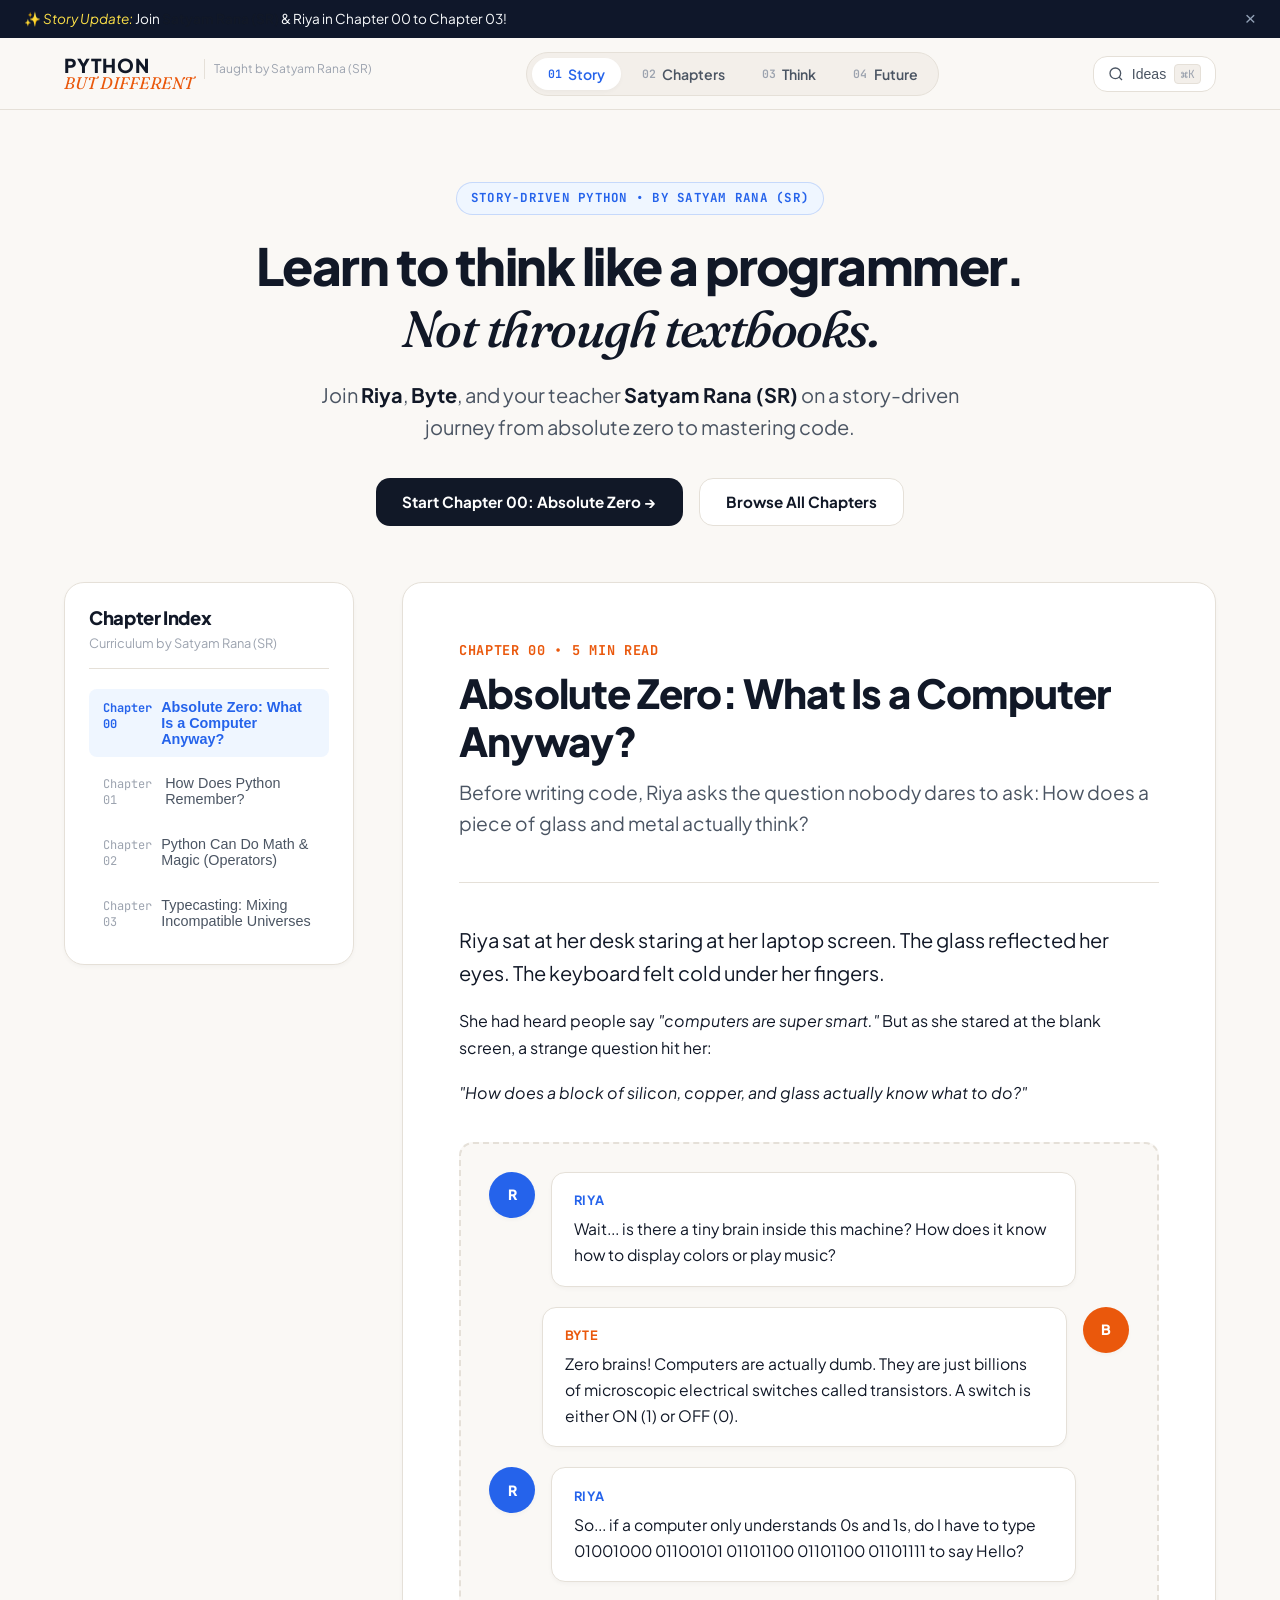
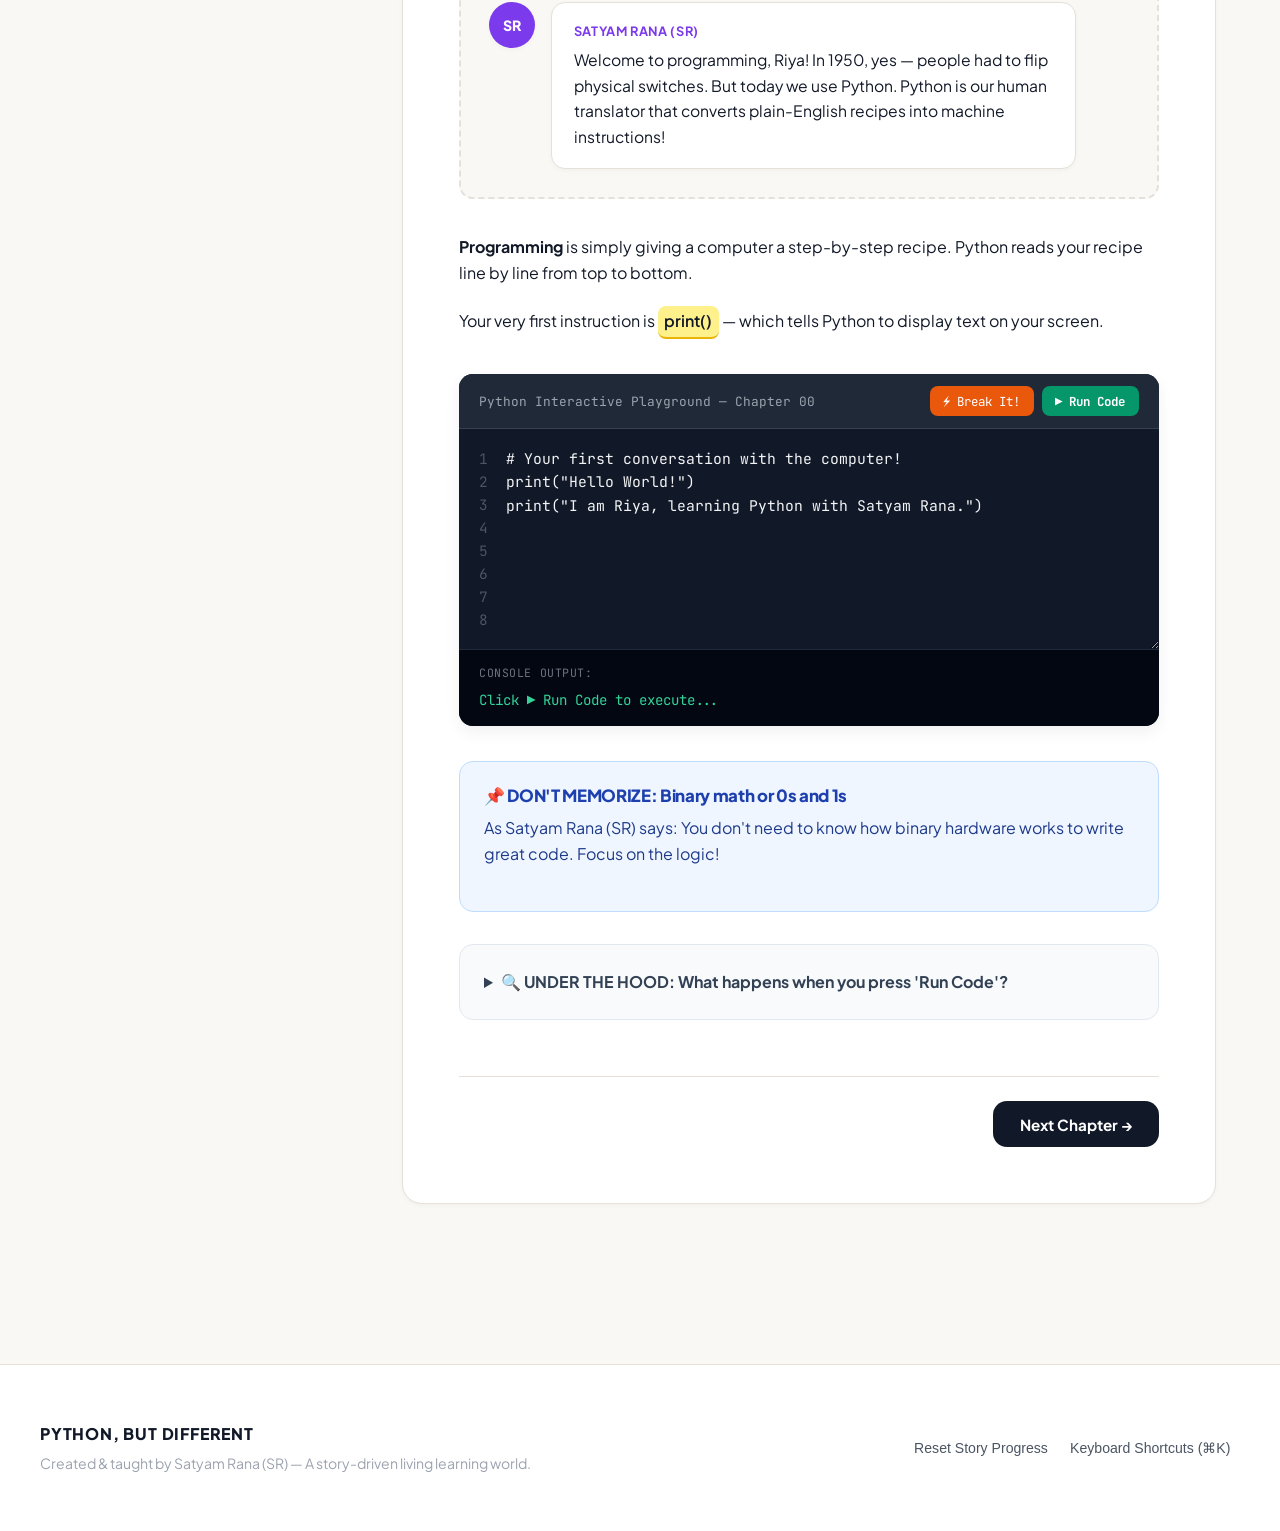
==== index.html @ c4ded604 "first commit" ====
<!DOCTYPE html>
<html lang="en">
<head>
  <meta charset="UTF-8">
  <meta name="viewport" content="width=device-width, initial-scale=1.0">
  <title>PYTHON, BUT DIFFERENT — Taught by Satyam Rana (SR)</title>
  <meta name="description" content="An interactive, comic-style, story-driven learning experience created by Satyam Rana (SR) to master Python from absolute zero.">
  
  <!-- Google Fonts: Fraunces (Editorial Display), Plus Jakarta Sans (Clean Body), JetBrains Mono (Code) -->
  <link rel="preconnect" href="https://fonts.googleapis.com">
  <link rel="preconnect" href="https://fonts.gstatic.com" crossorigin>
  <link href="https://fonts.googleapis.com/css2?family=Fraunces:ital,opsz,wght@0,9..144,400..800;1,9..144,400..800&family=JetBrains+Mono:wght@400;500;600&family=Plus+Jakarta+Sans:wght@400;500;600;700;800&display=swap" rel="stylesheet">
  
  <!-- Stylesheet -->
  <link rel="stylesheet" href="styles.css">
</head>
<body>

  <!-- Top Announcement Bar -->
  <div class="top-banner" id="announcement-banner">
    <span>✨ <em>Story Update:</em> Join <strong>Satyam Rana (SR)</strong> &amp; Riya in Chapter 00 to Chapter 03!</span>
    <button class="banner-close" id="close-banner-btn" aria-label="Close banner">&times;</button>
  </div>

  <!-- Header Navigation -->
  <header class="site-header">
    <div class="header-container">
      
      <!-- Brand Logo -->
      <div class="brand">
        <a href="#" id="brand-link" class="logo-link">
          <span class="logo-main">PYTHON</span>
          <span class="logo-sub">BUT DIFFERENT</span>
        </a>
        <span class="brand-tag">Taught by Satyam Rana (SR)</span>
      </div>

      <!-- Navigation Worlds (Desktop & Tablet) -->
      <nav class="world-nav" aria-label="Main Navigation">
        <button class="nav-tab active" data-world="learn">
          <span class="tab-num">01</span> Story
        </button>
        <button class="nav-tab" data-world="chapters">
          <span class="tab-num">02</span> Chapters
        </button>
        <button class="nav-tab" data-world="think">
          <span class="tab-num">03</span> Think
        </button>
        <button class="nav-tab" data-world="future">
          <span class="tab-num">04</span> Future
        </button>
      </nav>

      <!-- Right Header Actions -->
      <div class="header-actions">
        <button id="search-trigger-btn" class="search-btn" title="Search Idea Dictionary (⌘K)">
          <svg class="icon" viewBox="0 0 24 24" fill="none" stroke="currentColor" stroke-width="2">
            <circle cx="11" cy="11" r="8"></circle>
            <line x1="21" y1="21" x2="16.65" y2="16.65"></line>
          </svg>
          <span class="search-label">Ideas</span>
          <kbd class="kbd">⌘K</kbd>
        </button>
        
        <!-- Mobile Menu Toggle Button -->
        <button id="mobile-menu-toggle" class="mobile-toggle-btn" aria-label="Toggle Navigation Menu">
          <svg class="hamburger-icon" viewBox="0 0 24 24" fill="none" stroke="currentColor" stroke-width="2">
            <line x1="4" y1="6" x2="20" y2="6"></line>
            <line x1="4" y1="12" x2="20" y2="12"></line>
            <line x1="4" y1="18" x2="20" y2="18"></line>
          </svg>
        </button>
      </div>
    </div>

    <!-- Mobile Navigation Drawer -->
    <div id="mobile-nav-drawer" class="mobile-drawer hidden">
      <div class="mobile-drawer-inner">
        <div class="mobile-drawer-title">Navigation Worlds</div>
        <div class="mobile-nav-tabs">
          <button class="mobile-nav-tab active" data-world="learn">01. Story Reader</button>
          <button class="mobile-nav-tab" data-world="chapters">02. All Chapters</button>
          <button class="mobile-nav-tab" data-world="think">03. How Programmers Think</button>
          <button class="mobile-nav-tab" data-world="future">04. The Future of Coding</button>
        </div>
      </div>
    </div>
  </header>

  <!-- Main Viewport -->
  <main id="app-viewport">
    
    <!-- ==================== WORLD 1: LEARN (Story Reader) ==================== -->
    <section id="world-learn" class="world-view active-view">
      
      <!-- Editorial Hero Banner -->
      <div class="hero-section">
        <div class="hero-badge">STORY-DRIVEN PYTHON &bull; BY SATYAM RANA (SR)</div>
        <h1 class="hero-title">Learn to think like a programmer. <br><span class="serif-italic">Not through textbooks.</span></h1>
        <p class="hero-subtitle">
          Join <strong>Riya</strong>, <strong>Byte</strong>, and your teacher <strong>Satyam Rana (SR)</strong> on a story-driven journey from absolute zero to mastering code.
        </p>
        <div class="hero-actions">
          <button class="btn btn-primary" id="hero-start-btn">Start Chapter 00: Absolute Zero →</button>
          <button class="btn btn-secondary" id="hero-chapters-btn">Browse All Chapters</button>
        </div>
      </div>

      <!-- Main Reader Layout -->
      <div class="reader-layout">
        
        <!-- Sidebar -->
        <aside class="chapter-sidebar" id="chapter-sidebar">
          <div class="sidebar-header">
            <h3>Chapter Index</h3>
            <span class="sidebar-subtitle">Curriculum by Satyam Rana (SR)</span>
          </div>
          <ul class="chapter-list" id="sidebar-chapter-list">
            <!-- Dynamic Sidebar List -->
          </ul>
        </aside>

        <!-- Main Content Reading Area -->
        <article class="chapter-content-container" id="chapter-article">
          <!-- Chapter Content Injected via JS -->
        </article>

      </div>
    </section>

    <!-- ==================== WORLD 2: CHAPTERS (All Chapters Directory) ==================== -->
    <section id="world-chapters" class="world-view hidden-view">
      <div class="world-hero">
        <span class="world-tag">FULL CURRICULUM</span>
        <h2>The Chapter Universe</h2>
        <p class="world-desc">Explore the entire story chapter by chapter. Designed and taught by Satyam Rana (SR).</p>
        
        <!-- Filter Controls -->
        <div class="chapters-filter-bar">
          <input type="text" id="chapters-search-input" placeholder="Search chapters by keyword (e.g. Variable, Operator, Typecasting)..." autocomplete="off">
          <div class="category-pills" id="category-pills">
            <button class="pill active" data-cat="all">All Topics</button>
            <button class="pill" data-cat="basics">Basics</button>
            <button class="pill" data-cat="logic">Logic &amp; Operators</button>
          </div>
        </div>
      </div>

      <div class="chapters-directory-grid" id="chapters-directory-grid">
        <!-- Rendered dynamically -->
      </div>
    </section>

    <!-- ==================== WORLD 3: THINK ==================== -->
    <section id="world-think" class="world-view hidden-view">
      <div class="world-hero">
        <span class="world-tag">PILLAR 03 — MENTAL MODELS</span>
        <h2>How Programmers Think</h2>
        <p class="world-desc">Satyam Rana's core principles of problem-solving, abstraction, and debugging.</p>
      </div>
      <div class="think-grid" id="think-cards-container">
        <!-- Populated dynamically via JS -->
      </div>
    </section>

    <!-- ==================== WORLD 4: FUTURE ==================== -->
    <section id="world-future" class="world-view hidden-view">
      <div class="future-essay-container">
        <div class="essay-header">
          <span class="world-tag">PILLAR 04 — PHILOSOPHY</span>
          <h1 class="essay-title">What Happens When Computers Write Code?</h1>
          <div class="essay-meta">
            <span>By Satyam Rana (SR)</span> &bull; <span>5 min read</span> &bull; <span>Forward Thinking</span>
          </div>
        </div>
        <div class="essay-body">
          <p class="lead-text">
            In 1990, programmers wrote every byte by hand. In 2010, libraries did 80% of the heavy lifting. Today in 2026, AI generates entire modules in seconds.
          </p>
          <hr class="divider">
          <h3>Does coding disappear?</h3>
          <p>
            No. But the definition of coding shifts from <em>syntax transcription</em> to <em>intent specification and architectural judgement</em>.
          </p>
          <p>
            When syntax becomes effortless, understanding <strong>problems, data flow, edge cases, and human intent</strong> becomes the ultimate superpower.
          </p>
          <blockquote class="editorial-quote">
            "The computer doesn't care how hard you worked on the code. It only cares whether the logic reflects reality." — Satyam Rana
          </blockquote>
          <h3>What remains uniquely human?</h3>
          <ul>
            <li><strong>Empathy</strong>: Designing for human feelings and workflow friction.</li>
            <li><strong>Taste</strong>: Knowing what to omit and keeping solutions simple.</li>
            <li><strong>Debugging Reality</strong>: Asking <em>"Is this even the right problem to solve?"</em></li>
          </ul>
        </div>
      </div>
    </section>

  </main>

  <!-- ==================== GLOBAL IDEA DICTIONARY DRAWER (⌘K) ==================== -->
  <div id="idea-modal-backdrop" class="modal-backdrop hidden">
    <div class="idea-modal">
      <div class="modal-header">
        <div class="modal-search-box">
          <svg class="search-icon" viewBox="0 0 24 24" fill="none" stroke="currentColor" stroke-width="2">
            <circle cx="11" cy="11" r="8"></circle>
            <line x1="21" y1="21" x2="16.65" y2="16.65"></line>
          </svg>
          <input type="text" id="dictionary-search-input" placeholder="Search concepts (e.g. Variable, Operator, Typecasting)..." autocomplete="off">
          <span class="modal-esc-tag">ESC</span>
        </div>
      </div>
      <div class="modal-body" id="dictionary-results-container">
        <!-- Populated via JS -->
      </div>
      <div class="modal-footer">
        <span>Tip: Click any highlighted word in any story chapter to inspect its plain-English mental model.</span>
      </div>
    </div>
  </div>

  <!-- Footer -->
  <footer class="site-footer">
    <div class="footer-container">
      <div class="footer-brand">
        <span class="footer-title">PYTHON, BUT DIFFERENT</span>
        <p>Created &amp; taught by Satyam Rana (SR) — A story-driven living learning world.</p>
      </div>
      <div class="footer-links">
        <button class="footer-link-btn" id="footer-reset-btn">Reset Story Progress</button>
        <button class="footer-link-btn" id="footer-shortcut-btn">Keyboard Shortcuts (⌘K)</button>
      </div>
    </div>
  </footer>

  <!-- Scripts -->
  <script src="dictionary.js" type="module"></script>
  <script src="chapters.js" type="module"></script>
  <script src="app.js" type="module"></script>
</body>
</html>
---- styles.css ----
/* ==========================================================================
   PYTHON, BUT DIFFERENT — Highly Responsive Editorial Design System
   Typography: Fraunces (Serif Display), Plus Jakarta Sans (Body), JetBrains Mono (Code)
   Story Characters: Riya (R), Byte (B), Satyam Rana (SR - Teacher)
   ========================================================================== */

:root {
  --font-serif: 'Fraunces', Georgia, serif;
  --font-sans: 'Plus Jakarta Sans', -apple-system, BlinkMacSystemFont, "Segoe UI", Roboto, sans-serif;
  --font-mono: 'JetBrains Mono', Consolas, monospace;

  /* Color Palette - Warm Paper & Slate Editorial */
  --bg-paper: #FAF8F5;
  --bg-surface: #FFFFFF;
  --bg-subtle: #F3EFEA;
  --bg-card: #FFFFFF;
  --bg-code: #111827;

  --text-primary: #111827;
  --text-secondary: #4B5563;
  --text-muted: #9CA3AF;
  --text-light: #F9FAFB;

  --border-color: #E5E0D8;
  --border-focus: #2563EB;

  /* Accents */
  --accent-blue: #2563EB;
  --accent-blue-light: #EFF6FF;
  --accent-amber: #EA580C;
  --accent-amber-light: #FFF7ED;
  --accent-emerald: #059669;
  --accent-purple: #7C3AED;
  --accent-red: #DC2626;

  /* Character Avatars */
  --color-riya: #2563EB;
  --color-byte: #EA580C;
  --color-sr: #7C3AED; /* Satyam Rana (SR) Teacher Avatar */

  /* Radii & Shadows */
  --radius-sm: 8px;
  --radius-md: 14px;
  --radius-lg: 20px;
  --radius-full: 9999px;

  --shadow-sm: 0 2px 4px rgba(0,0,0,0.03);
  --shadow-md: 0 6px 16px rgba(0,0,0,0.06);
  --shadow-lg: 0 16px 32px rgba(0,0,0,0.09);
  --shadow-modal: 0 24px 48px rgba(0,0,0,0.18);

  --max-width: 1200px;
  --header-height: 72px;
}

/* Base Resets */
* {
  box-sizing: border-box;
  margin: 0;
  padding: 0;
}

html {
  scroll-behavior: smooth;
  font-size: 16px;
  -webkit-text-size-adjust: 100%;
}

body {
  background-color: var(--bg-paper);
  color: var(--text-primary);
  font-family: var(--font-sans);
  line-height: 1.65;
  -webkit-font-smoothing: antialiased;
  -moz-osx-font-smoothing: grayscale;
}

/* Typography Helpers */
h1, h2, h3, h4 {
  font-family: var(--font-sans);
  font-weight: 800;
  line-height: 1.2;
  color: var(--text-primary);
  letter-spacing: -0.02em;
}

.serif-italic {
  font-family: var(--font-serif);
  font-style: italic;
  font-weight: 500;
}

p { margin-bottom: 1.2rem; }

strong {
  font-weight: 700;
  color: var(--text-primary);
}

a {
  color: var(--accent-blue);
  text-decoration: none;
  transition: color 0.2s ease;
}

a:hover { text-decoration: underline; }

/* Term Link */
.term-link {
  color: var(--text-primary);
  font-weight: 600;
  background-color: #FEF08A;
  padding: 0.15rem 0.4rem;
  border-radius: var(--radius-sm);
  border-bottom: 2px solid #EAB308;
  cursor: pointer;
  transition: all 0.2s ease;
  display: inline-block;
}

.term-link:hover {
  background-color: #FDE047;
  transform: translateY(-1px);
}

/* Banner */
.top-banner {
  background-color: #0F172A;
  color: #F8FAFC;
  font-size: 0.85rem;
  padding: 0.5rem 1.5rem;
  display: flex;
  justify-content: space-between;
  align-items: center;
}

.top-banner em {
  color: #FDE047;
  font-style: italic;
}

.banner-close {
  background: none;
  border: none;
  color: #94A3B8;
  font-size: 1.2rem;
  cursor: pointer;
}

.banner-close:hover { color: #FFFFFF; }

/* Header & Nav */
.site-header {
  position: sticky;
  top: 0;
  z-index: 100;
  background-color: rgba(250, 248, 245, 0.94);
  backdrop-filter: blur(12px);
  -webkit-backdrop-filter: blur(12px);
  border-bottom: 1px solid var(--border-color);
  min-height: var(--header-height);
  display: flex;
  flex-direction: column;
  justify-content: center;
}

.header-container {
  max-width: var(--max-width);
  width: 100%;
  margin: 0 auto;
  padding: 0.75rem 1.5rem;
  display: flex;
  justify-content: space-between;
  align-items: center;
}

.brand {
  display: flex;
  align-items: baseline;
  gap: 0.6rem;
}

.logo-link {
  display: flex;
  flex-direction: column;
  line-height: 1;
}

.logo-main {
  font-family: var(--font-sans);
  font-weight: 800;
  font-size: 1.2rem;
  letter-spacing: 0.04em;
  color: var(--text-primary);
}

.logo-sub {
  font-family: var(--font-serif);
  font-style: italic;
  font-size: 1.05rem;
  color: var(--accent-amber);
}

.brand-tag {
  font-size: 0.75rem;
  color: var(--text-muted);
  border-left: 1px solid var(--border-color);
  padding-left: 0.6rem;
}

.world-nav {
  display: flex;
  gap: 0.3rem;
  background-color: var(--bg-subtle);
  padding: 0.3rem;
  border-radius: var(--radius-full);
  border: 1px solid var(--border-color);
}

.nav-tab {
  background: none;
  border: none;
  padding: 0.45rem 1rem;
  font-family: var(--font-sans);
  font-size: 0.88rem;
  font-weight: 600;
  color: var(--text-secondary);
  border-radius: var(--radius-full);
  cursor: pointer;
  transition: all 0.2s ease;
  display: flex;
  align-items: center;
  gap: 0.4rem;
}

.tab-num {
  font-family: var(--font-mono);
  font-size: 0.72rem;
  color: var(--text-muted);
}

.nav-tab:hover { color: var(--text-primary); }

.nav-tab.active {
  background-color: var(--bg-surface);
  color: var(--accent-blue);
  box-shadow: var(--shadow-sm);
}

.nav-tab.active .tab-num { color: var(--accent-blue); }

.header-actions {
  display: flex;
  align-items: center;
  gap: 0.75rem;
}

.search-btn {
  background-color: var(--bg-surface);
  border: 1px solid var(--border-color);
  border-radius: var(--radius-md);
  padding: 0.45rem 0.85rem;
  display: flex;
  align-items: center;
  gap: 0.5rem;
  cursor: pointer;
  font-size: 0.88rem;
  color: var(--text-secondary);
  transition: all 0.2s ease;
}

.search-btn:hover {
  border-color: var(--accent-blue);
  color: var(--accent-blue);
}

.search-btn .icon { width: 16px; height: 16px; }

.kbd {
  font-family: var(--font-mono);
  font-size: 0.7rem;
  background-color: var(--bg-subtle);
  border: 1px solid var(--border-color);
  border-radius: 4px;
  padding: 0.1rem 0.35rem;
  color: var(--text-muted);
}

.mobile-toggle-btn {
  display: none;
  background: var(--bg-surface);
  border: 1px solid var(--border-color);
  border-radius: var(--radius-md);
  padding: 0.45rem;
  cursor: pointer;
  color: var(--text-primary);
}

.hamburger-icon { width: 22px; height: 22px; }

.mobile-drawer {
  background-color: var(--bg-surface);
  border-bottom: 1px solid var(--border-color);
  padding: 1rem 1.5rem 1.5rem;
  transition: all 0.3s ease;
}

.mobile-drawer.hidden { display: none; }

.mobile-drawer-title {
  font-size: 0.8rem;
  font-weight: 700;
  text-transform: uppercase;
  color: var(--text-muted);
  margin-bottom: 0.75rem;
}

.mobile-nav-tabs {
  display: flex;
  flex-direction: column;
  gap: 0.5rem;
}

.mobile-nav-tab {
  text-align: left;
  background: var(--bg-subtle);
  border: 1px solid var(--border-color);
  padding: 0.75rem 1rem;
  border-radius: var(--radius-md);
  font-weight: 600;
  font-size: 0.95rem;
  color: var(--text-primary);
  cursor: pointer;
}

.mobile-nav-tab.active {
  background: var(--accent-blue);
  color: #FFFFFF;
  border-color: var(--accent-blue);
}

/* Hero */
.hero-section {
  text-align: center;
  padding: 4.5rem 1.5rem 3.5rem;
  max-width: 860px;
  margin: 0 auto;
}

.hero-badge {
  display: inline-block;
  font-family: var(--font-mono);
  font-size: 0.78rem;
  letter-spacing: 0.1em;
  color: var(--accent-blue);
  background-color: var(--accent-blue-light);
  border: 1px solid rgba(37, 99, 235, 0.2);
  padding: 0.3rem 0.85rem;
  border-radius: var(--radius-full);
  margin-bottom: 1.25rem;
  font-weight: 700;
}

.hero-title {
  font-size: 3.2rem;
  letter-spacing: -0.03em;
  margin-bottom: 1.2rem;
}

.hero-subtitle {
  font-size: 1.25rem;
  color: var(--text-secondary);
  max-width: 660px;
  margin: 0 auto 2.2rem;
  line-height: 1.6;
}

.hero-actions {
  display: flex;
  justify-content: center;
  gap: 1rem;
  flex-wrap: wrap;
}

.btn {
  font-family: var(--font-sans);
  font-size: 0.95rem;
  font-weight: 700;
  padding: 0.85rem 1.65rem;
  border-radius: var(--radius-md);
  cursor: pointer;
  transition: all 0.2s ease;
  border: none;
  display: inline-flex;
  align-items: center;
  gap: 0.5rem;
}

.btn-primary {
  background-color: var(--text-primary);
  color: #FFFFFF;
}

.btn-primary:hover {
  background-color: #1F2937;
  transform: translateY(-2px);
  box-shadow: var(--shadow-md);
}

.btn-secondary {
  background-color: var(--bg-surface);
  color: var(--text-primary);
  border: 1px solid var(--border-color);
}

.btn-secondary:hover {
  background-color: var(--bg-subtle);
  transform: translateY(-1px);
}

/* Reader Layout */
.reader-layout {
  max-width: var(--max-width);
  margin: 0 auto;
  padding: 0 1.5rem 5rem;
  display: grid;
  grid-template-columns: 290px 1fr;
  gap: 3rem;
  align-items: start;
}

.chapter-sidebar {
  background-color: var(--bg-surface);
  border: 1px solid var(--border-color);
  border-radius: var(--radius-lg);
  padding: 1.5rem;
  position: sticky;
  top: calc(var(--header-height) + 1.5rem);
  box-shadow: var(--shadow-sm);
}

.sidebar-header {
  margin-bottom: 1.25rem;
  padding-bottom: 0.75rem;
  border-bottom: 1px solid var(--border-color);
}

.sidebar-header h3 {
  font-size: 1.15rem;
  font-weight: 800;
}

.sidebar-subtitle {
  font-size: 0.8rem;
  color: var(--text-muted);
}

.chapter-list {
  list-style: none;
  display: flex;
  flex-direction: column;
  gap: 0.45rem;
}

.chapter-item-btn {
  width: 100%;
  text-align: left;
  background: none;
  border: none;
  padding: 0.65rem 0.85rem;
  border-radius: var(--radius-sm);
  font-size: 0.9rem;
  color: var(--text-secondary);
  cursor: pointer;
  display: flex;
  align-items: baseline;
  gap: 0.6rem;
  transition: all 0.15s ease;
}

.chapter-item-btn:hover {
  background-color: var(--bg-subtle);
  color: var(--text-primary);
}

.chapter-item-btn.active {
  background-color: var(--accent-blue-light);
  color: var(--accent-blue);
  font-weight: 700;
}

.ch-num {
  font-family: var(--font-mono);
  font-size: 0.75rem;
  color: var(--text-muted);
}

.chapter-item-btn.active .ch-num { color: var(--accent-blue); }

.chapter-content-container {
  background-color: var(--bg-surface);
  border: 1px solid var(--border-color);
  border-radius: var(--radius-lg);
  padding: 3.5rem;
  box-shadow: var(--shadow-sm);
}

.chapter-header {
  margin-bottom: 2.5rem;
  padding-bottom: 1.5rem;
  border-bottom: 1px solid var(--border-color);
}

.chapter-number-tag {
  font-family: var(--font-mono);
  font-size: 0.85rem;
  color: var(--accent-amber);
  font-weight: 700;
  letter-spacing: 0.05em;
  text-transform: uppercase;
  margin-bottom: 0.5rem;
  display: block;
}

.chapter-main-title {
  font-size: 2.5rem;
  margin-bottom: 0.75rem;
}

.chapter-lead {
  font-size: 1.2rem;
  color: var(--text-secondary);
  line-height: 1.6;
}

/* Comic Panels & Dialogues (Riya, Byte, Satyam Rana) */
.comic-panel-container {
  display: flex;
  flex-direction: column;
  gap: 1.25rem;
  margin: 2.2rem 0;
  background-color: var(--bg-paper);
  border: 2px dashed var(--border-color);
  border-radius: var(--radius-md);
  padding: 1.75rem;
}

.comic-dialogue {
  display: flex;
  gap: 1rem;
  align-items: flex-start;
}

.comic-dialogue.byte-speaker { flex-direction: row-reverse; }

.avatar-badge {
  width: 46px;
  height: 46px;
  border-radius: var(--radius-full);
  display: flex;
  align-items: center;
  justify-content: center;
  font-weight: 800;
  font-size: 0.88rem;
  flex-shrink: 0;
  box-shadow: var(--shadow-sm);
  color: #FFFFFF;
}

.avatar-riya { background-color: var(--color-riya); }
.avatar-byte { background-color: var(--color-byte); }
.avatar-sr { background-color: var(--color-sr); } /* Satyam Rana (SR) */

.speech-bubble {
  background-color: var(--bg-surface);
  border: 1px solid var(--border-color);
  border-radius: var(--radius-md);
  padding: 1.1rem 1.35rem;
  max-width: 82%;
  box-shadow: var(--shadow-sm);
}

.speech-bubble strong {
  display: block;
  font-size: 0.8rem;
  text-transform: uppercase;
  letter-spacing: 0.05em;
  margin-bottom: 0.3rem;
}

.speaker-riya strong { color: var(--color-riya); }
.speaker-byte strong { color: var(--color-byte); }
.speaker-sr strong { color: var(--color-sr); }

.speech-bubble p {
  margin: 0;
  font-size: 0.98rem;
}

/* Code Playground Component */
.code-playground {
  background-color: var(--bg-code);
  color: var(--text-light);
  border-radius: var(--radius-md);
  overflow: hidden;
  margin: 2.2rem 0;
  box-shadow: var(--shadow-md);
}

.playground-bar {
  background-color: #1F2937;
  padding: 0.75rem 1.25rem;
  display: flex;
  justify-content: space-between;
  align-items: center;
  border-bottom: 1px solid #374151;
}

.playground-title {
  font-family: var(--font-mono);
  font-size: 0.8rem;
  color: #9CA3AF;
}

.playground-actions {
  display: flex;
  gap: 0.5rem;
}

.pg-btn {
  background-color: #374151;
  color: #F9FAFB;
  border: none;
  padding: 0.4rem 0.85rem;
  border-radius: var(--radius-sm);
  font-family: var(--font-mono);
  font-size: 0.78rem;
  cursor: pointer;
  transition: all 0.2s ease;
}

.pg-btn:hover { background-color: #4B5563; }

.pg-btn-run {
  background-color: var(--accent-emerald);
  color: #FFFFFF;
  font-weight: 700;
}

.pg-btn-run:hover { background-color: #047857; }

.pg-btn-break {
  background-color: var(--accent-amber);
  color: #FFFFFF;
}

.playground-editor-area {
  display: flex;
  background-color: #111827;
}

.line-numbers {
  font-family: var(--font-mono);
  font-size: 0.9rem;
  color: #4B5563;
  padding: 1.1rem 0.6rem 1.1rem 1.25rem;
  text-align: right;
  user-select: none;
  line-height: 1.6;
}

.code-textarea {
  width: 100%;
  background: transparent;
  border: none;
  color: #F3F4F6;
  font-family: var(--font-mono);
  font-size: 0.92rem;
  line-height: 1.6;
  padding: 1.1rem 1.25rem 1.1rem 0.5rem;
  resize: vertical;
  min-height: 120px;
  outline: none;
}

.playground-console {
  background-color: #030712;
  border-top: 1px solid #1F2937;
  padding: 0.85rem 1.25rem;
  font-family: var(--font-mono);
  font-size: 0.88rem;
}

.console-label {
  color: #6B7280;
  font-size: 0.72rem;
  text-transform: uppercase;
  letter-spacing: 0.05em;
  margin-bottom: 0.4rem;
}

.console-output {
  color: #34D399;
  white-space: pre-wrap;
  min-height: 1.5rem;
}

.console-output.error-output { color: #F87171; }

/* Concept Cards */
.concept-card {
  border-radius: var(--radius-md);
  padding: 1.5rem;
  margin: 2rem 0;
}

.card-dont-memorize {
  background-color: #EFF6FF;
  border: 1px solid #BFDBFE;
  color: #1E3A8A;
}

.card-dont-memorize h4 {
  color: #1E40AF;
  font-size: 1.05rem;
  margin-bottom: 0.5rem;
}

.card-under-hood {
  background-color: #F8FAFC;
  border: 1px solid #E2E8F0;
}

.card-under-hood summary {
  font-weight: 700;
  cursor: pointer;
  color: #334155;
}

.card-under-hood .hood-content {
  margin-top: 1rem;
  padding-top: 1rem;
  border-top: 1px dashed #CBD5E1;
  font-size: 0.95rem;
}

/* Visualizers */
.visualizer-box {
  background-color: var(--bg-paper);
  border: 1px solid var(--border-color);
  border-radius: var(--radius-md);
  padding: 1.6rem;
  margin: 2rem 0;
}

.visualizer-title {
  font-size: 0.9rem;
  font-weight: 800;
  text-transform: uppercase;
  letter-spacing: 0.05em;
  color: var(--text-muted);
  margin-bottom: 1rem;
}

.var-inspector-stage {
  display: flex;
  align-items: center;
  justify-content: center;
  gap: 2rem;
  margin: 1.5rem 0;
  flex-wrap: wrap;
}

.var-tag {
  background-color: var(--accent-blue);
  color: #FFFFFF;
  font-family: var(--font-mono);
  font-weight: 700;
  padding: 0.6rem 1.2rem;
  border-radius: var(--radius-sm);
  box-shadow: var(--shadow-sm);
}

.pointer-arrow {
  font-size: 1.6rem;
  color: var(--text-muted);
}

.memory-box {
  background-color: var(--bg-surface);
  border: 2px solid var(--text-primary);
  border-radius: var(--radius-md);
  padding: 1rem 1.5rem;
  min-width: 140px;
  text-align: center;
  box-shadow: var(--shadow-md);
}

.box-label {
  font-size: 0.72rem;
  color: var(--text-muted);
  text-transform: uppercase;
  display: block;
}

.box-val {
  font-family: var(--font-mono);
  font-size: 1.25rem;
  font-weight: 700;
  color: var(--accent-amber);
}

.interactive-inputs {
  display: flex;
  gap: 0.5rem;
  justify-content: center;
  margin-top: 1.25rem;
  flex-wrap: wrap;
}

.interactive-inputs input {
  font-family: var(--font-mono);
  padding: 0.45rem 0.85rem;
  border: 1px solid var(--border-color);
  border-radius: var(--radius-sm);
  outline: none;
}

/* Chapters Directory */
.chapters-filter-bar {
  margin-top: 2rem;
  display: flex;
  flex-direction: column;
  gap: 1rem;
  align-items: center;
}

.chapters-filter-bar input {
  width: 100%;
  max-width: 540px;
  padding: 0.75rem 1.25rem;
  border-radius: var(--radius-md);
  border: 1px solid var(--border-color);
  font-size: 1rem;
  outline: none;
  background-color: var(--bg-surface);
}

.category-pills {
  display: flex;
  gap: 0.5rem;
  flex-wrap: wrap;
  justify-content: center;
}

.pill {
  background: var(--bg-surface);
  border: 1px solid var(--border-color);
  padding: 0.45rem 1rem;
  border-radius: var(--radius-full);
  font-size: 0.85rem;
  font-weight: 600;
  color: var(--text-secondary);
  cursor: pointer;
  transition: all 0.2s ease;
}

.pill.active {
  background: var(--text-primary);
  color: #FFFFFF;
  border-color: var(--text-primary);
}

.chapters-directory-grid {
  max-width: var(--max-width);
  margin: 3rem auto 6rem;
  padding: 0 1.5rem;
  display: grid;
  grid-template-columns: repeat(auto-fill, minmax(320px, 1fr));
  gap: 1.75rem;
}

.chapter-card {
  background-color: var(--bg-surface);
  border: 1px solid var(--border-color);
  border-radius: var(--radius-lg);
  padding: 2rem;
  box-shadow: var(--shadow-sm);
  display: flex;
  flex-direction: column;
  justify-content: space-between;
  transition: transform 0.2s ease, box-shadow 0.2s ease;
}

.chapter-card:hover {
  transform: translateY(-3px);
  box-shadow: var(--shadow-md);
}

.card-num {
  font-family: var(--font-mono);
  font-size: 0.8rem;
  color: var(--accent-amber);
  font-weight: 700;
  margin-bottom: 0.5rem;
  display: block;
}

.chapter-card h3 {
  font-size: 1.35rem;
  margin-bottom: 0.75rem;
}

.chapter-card p {
  color: var(--text-secondary);
  font-size: 0.95rem;
  margin-bottom: 1.5rem;
}

/* World Views */
.world-view { display: none; }
.world-view.active-view { display: block; }

.world-hero {
  text-align: center;
  padding: 4.5rem 1.5rem 2rem;
  max-width: 760px;
  margin: 0 auto;
}

.world-tag {
  font-family: var(--font-mono);
  font-size: 0.78rem;
  color: var(--accent-amber);
  font-weight: 800;
  letter-spacing: 0.1em;
}

.world-hero h2 {
  font-size: 2.8rem;
  margin: 0.5rem 0 1rem;
}

.world-desc {
  font-size: 1.2rem;
  color: var(--text-secondary);
}

/* Modal Drawer */
.modal-backdrop {
  position: fixed;
  inset: 0;
  background-color: rgba(15, 23, 42, 0.5);
  backdrop-filter: blur(6px);
  -webkit-backdrop-filter: blur(6px);
  z-index: 200;
  display: flex;
  align-items: flex-start;
  justify-content: center;
  padding-top: 8vh;
}

.modal-backdrop.hidden { display: none; }

.idea-modal {
  background-color: var(--bg-surface);
  border: 1px solid var(--border-color);
  border-radius: var(--radius-lg);
  width: 90%;
  max-width: 680px;
  box-shadow: var(--shadow-modal);
  overflow: hidden;
}

.modal-header {
  padding: 1rem;
  border-bottom: 1px solid var(--border-color);
}

.modal-search-box {
  display: flex;
  align-items: center;
  gap: 0.75rem;
  background-color: var(--bg-paper);
  border: 1px solid var(--border-color);
  border-radius: var(--radius-md);
  padding: 0.75rem 1rem;
}

.search-icon {
  width: 18px;
  height: 18px;
  color: var(--text-muted);
}

.modal-search-box input {
  width: 100%;
  border: none;
  background: transparent;
  font-size: 1rem;
  outline: none;
  color: var(--text-primary);
}

.modal-esc-tag {
  font-family: var(--font-mono);
  font-size: 0.7rem;
  color: var(--text-muted);
  background-color: var(--bg-subtle);
  padding: 0.15rem 0.4rem;
  border-radius: 4px;
}

.modal-body {
  max-height: 420px;
  overflow-y: auto;
  padding: 1.25rem 1.5rem;
  display: flex;
  flex-direction: column;
  gap: 1.25rem;
}

.dict-item {
  border-bottom: 1px solid var(--border-color);
  padding-bottom: 1.25rem;
}

.dict-item:last-child { border-bottom: none; }

.dict-term {
  font-size: 1.15rem;
  font-weight: 800;
  color: var(--accent-blue);
  margin-bottom: 0.25rem;
}

.dict-metaphor {
  font-size: 0.95rem;
  color: var(--text-secondary);
  margin-bottom: 0.5rem;
}

.dict-metaphor strong { color: var(--accent-amber); }

.modal-footer {
  padding: 0.85rem 1.5rem;
  background-color: var(--bg-paper);
  border-top: 1px solid var(--border-color);
  font-size: 0.82rem;
  color: var(--text-muted);
}

/* Essay */
.future-essay-container {
  max-width: 700px;
  margin: 3.5rem auto 6rem;
  padding: 0 1.5rem;
}

.essay-title {
  font-size: 3rem;
  margin: 0.5rem 0 1.25rem;
  line-height: 1.15;
}

.essay-meta {
  font-size: 0.88rem;
  color: var(--text-muted);
  margin-bottom: 2.5rem;
}

.lead-text {
  font-size: 1.25rem;
  line-height: 1.65;
  color: var(--text-primary);
}

.divider {
  border: none;
  border-top: 1px solid var(--border-color);
  margin: 2.5rem 0;
}

.editorial-quote {
  font-family: var(--font-serif);
  font-style: italic;
  font-size: 1.75rem;
  line-height: 1.35;
  color: var(--accent-blue);
  border-left: 4px solid var(--accent-blue);
  padding-left: 1.5rem;
  margin: 2.5rem 0;
}

/* Footer */
.site-footer {
  border-top: 1px solid var(--border-color);
  background-color: var(--bg-surface);
  padding: 3.5rem 1.5rem;
  margin-top: 5rem;
}

.footer-container {
  max-width: var(--max-width);
  margin: 0 auto;
  display: flex;
  justify-content: space-between;
  align-items: center;
  flex-wrap: wrap;
  gap: 1.5rem;
}

.footer-title {
  font-weight: 800;
  font-size: 1rem;
  letter-spacing: 0.05em;
  display: block;
  margin-bottom: 0.25rem;
}

.footer-brand p {
  font-size: 0.88rem;
  color: var(--text-muted);
  margin: 0;
}

.footer-link-btn {
  background: none;
  border: none;
  color: var(--text-secondary);
  font-size: 0.88rem;
  cursor: pointer;
  padding: 0.4rem 0.6rem;
}

.footer-link-btn:hover { color: var(--accent-blue); }

/* Responsive Adjustments */
@media (max-width: 960px) {
  .reader-layout {
    grid-template-columns: 1fr;
    gap: 2rem;
  }
  .chapter-sidebar { position: static; }
  .world-nav { display: none; }
  .mobile-toggle-btn { display: flex; }
  .hero-title { font-size: 2.4rem; }
  .chapter-content-container { padding: 2rem 1.5rem; }
  .chapter-main-title { font-size: 2rem; }
  .speech-bubble { max-width: 100%; }
  .var-inspector-stage { flex-direction: column; gap: 1rem; }
  .pointer-arrow { transform: rotate(90deg); }
}

@media (max-width: 600px) {
  .hero-title { font-size: 2rem; }
  .btn { width: 100%; justify-content: center; }
  .comic-dialogue { flex-direction: column; }
  .comic-dialogue.byte-speaker { flex-direction: column; }
  .header-actions .search-label, .header-actions .kbd { display: none; }
}
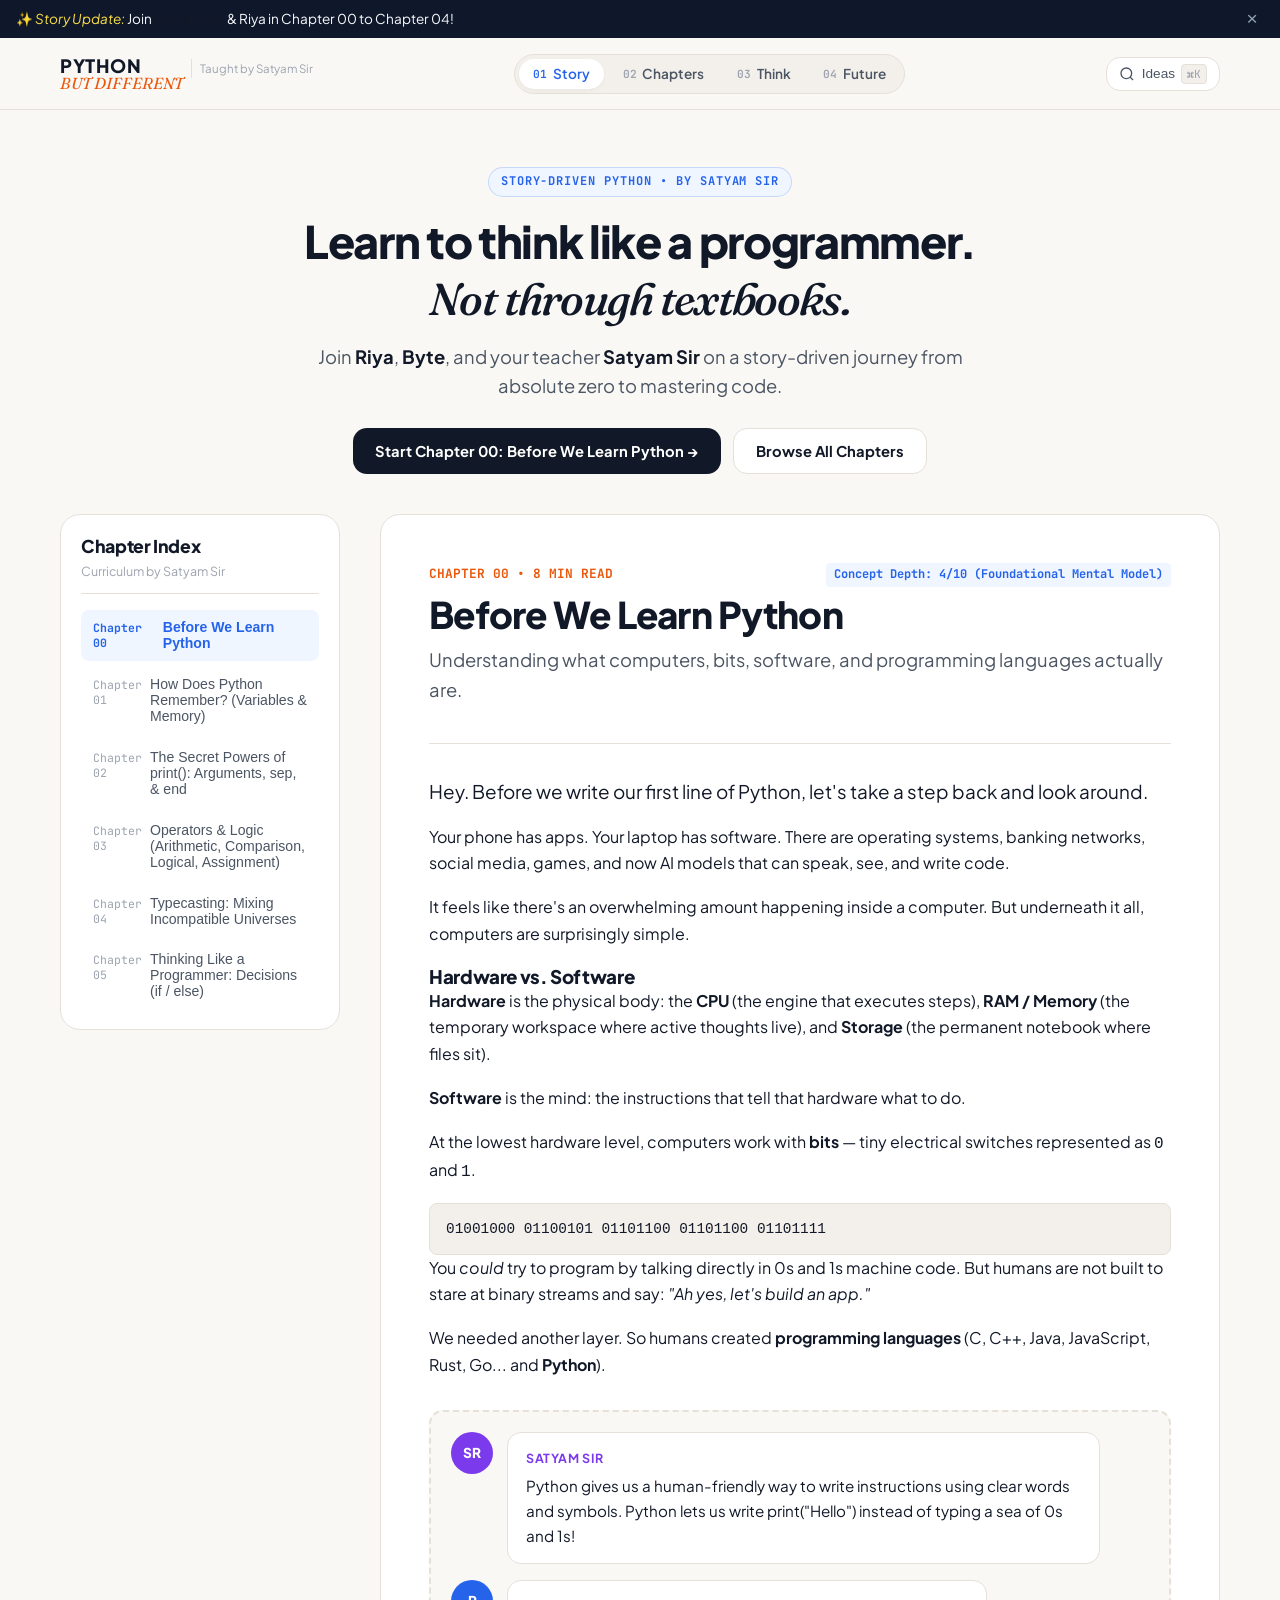
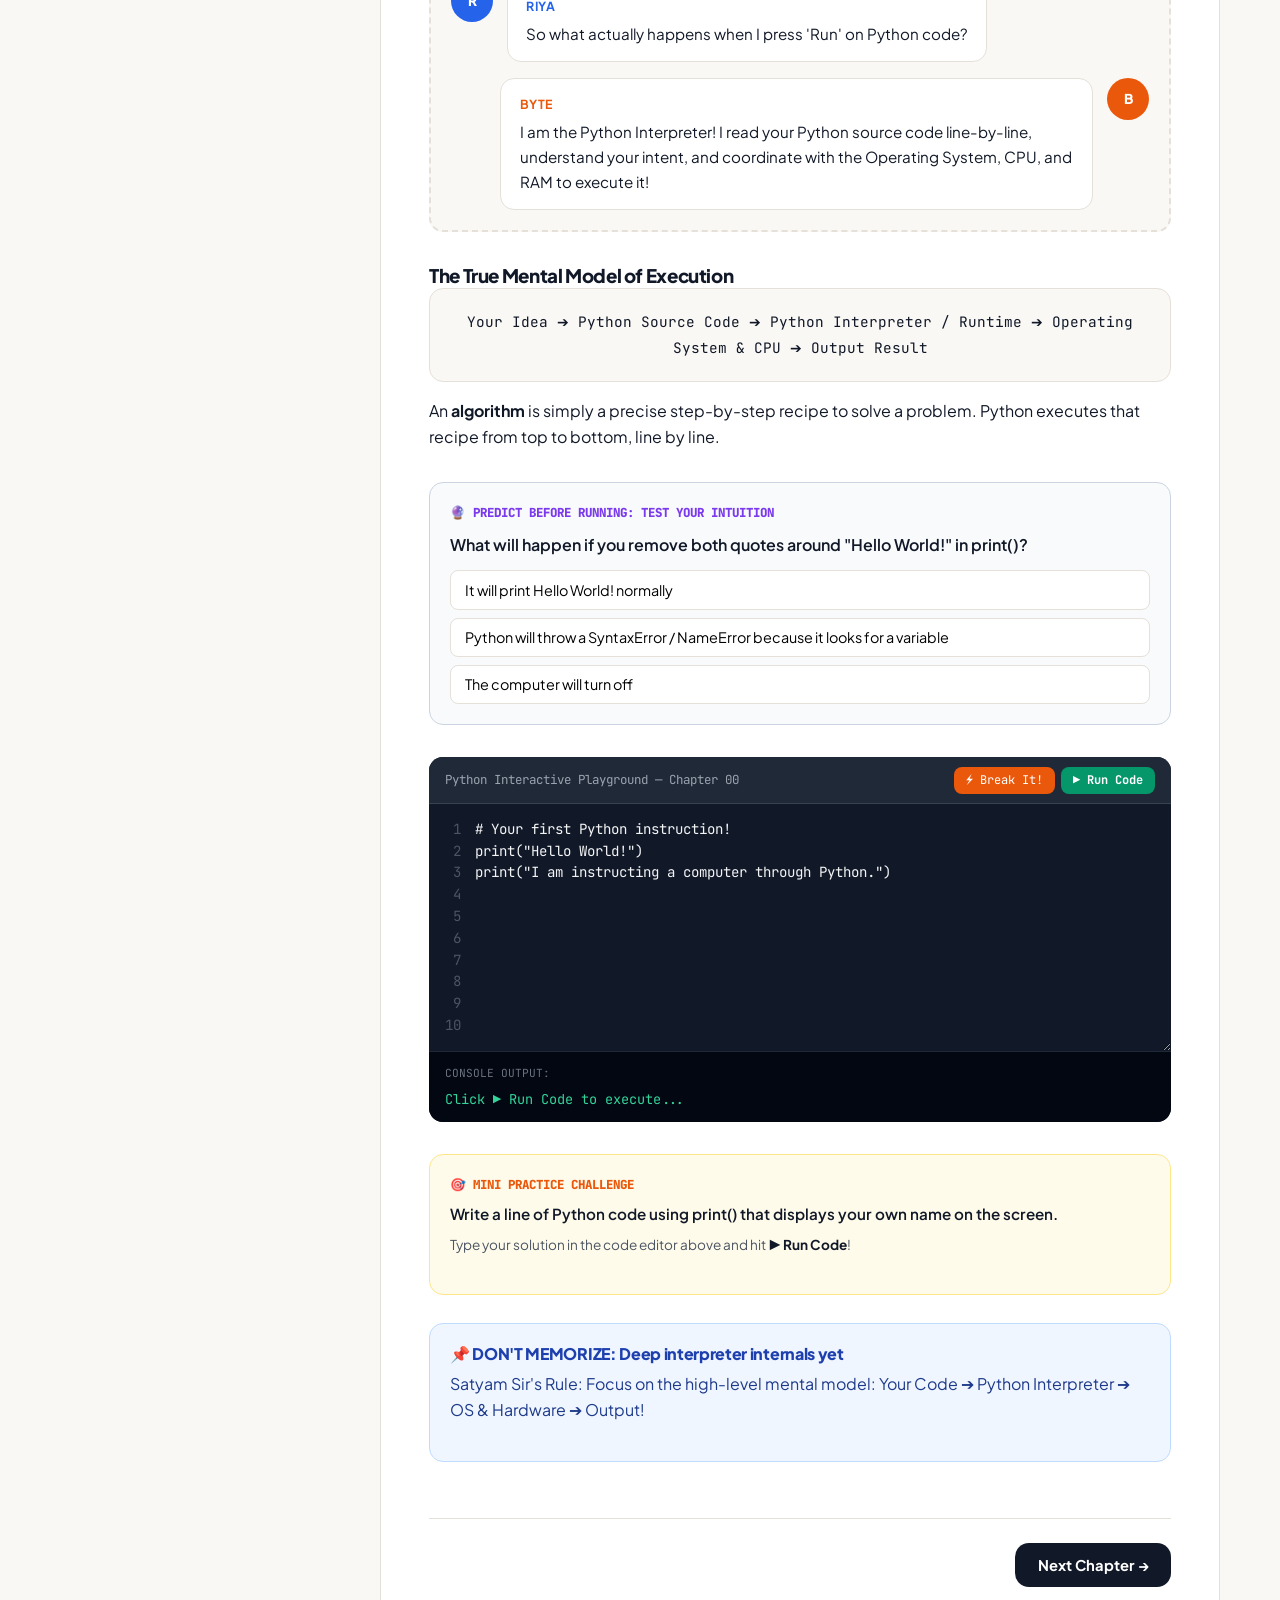
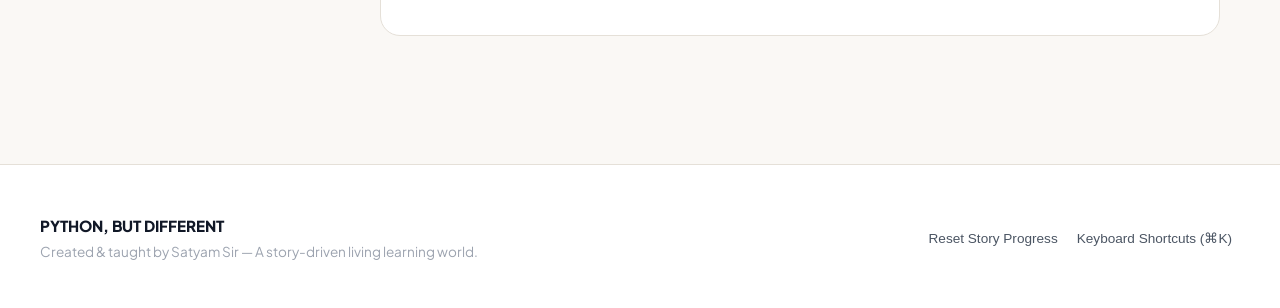
==== commit 108de1dc: "feat: add Chapter 04, interactive code showcase, evolution timeline, and update author branding to S" ====
--- a/index.html
+++ b/index.html
@@ -3,8 +3,8 @@
 <head>
   <meta charset="UTF-8">
   <meta name="viewport" content="width=device-width, initial-scale=1.0">
-  <title>PYTHON, BUT DIFFERENT — Taught by Satyam Rana (SR)</title>
-  <meta name="description" content="An interactive, comic-style, story-driven learning experience created by Satyam Rana (SR) to master Python from absolute zero.">
+  <title>PYTHON, BUT DIFFERENT — Taught by Satyam Sir</title>
+  <meta name="description" content="An interactive, comic-style, story-driven learning experience created by Satyam Sir to master Python from absolute zero.">
   
   <!-- Google Fonts: Fraunces (Editorial Display), Plus Jakarta Sans (Clean Body), JetBrains Mono (Code) -->
   <link rel="preconnect" href="https://fonts.googleapis.com">
@@ -18,7 +18,7 @@
 
   <!-- Top Announcement Bar -->
   <div class="top-banner" id="announcement-banner">
-    <span>✨ <em>Story Update:</em> Join <strong>Satyam Rana (SR)</strong> &amp; Riya in Chapter 00 to Chapter 03!</span>
+    <span>✨ <em>Story Update:</em> Join <strong>Satyam Sir</strong> &amp; Riya in Chapter 00 to Chapter 04!</span>
     <button class="banner-close" id="close-banner-btn" aria-label="Close banner">&times;</button>
   </div>
 
@@ -32,7 +32,7 @@
           <span class="logo-main">PYTHON</span>
           <span class="logo-sub">BUT DIFFERENT</span>
         </a>
-        <span class="brand-tag">Taught by Satyam Rana (SR)</span>
+        <span class="brand-tag">Taught by Satyam Sir</span>
       </div>
 
       <!-- Navigation Worlds (Desktop & Tablet) -->
@@ -95,13 +95,13 @@
       
       <!-- Editorial Hero Banner -->
       <div class="hero-section">
-        <div class="hero-badge">STORY-DRIVEN PYTHON &bull; BY SATYAM RANA (SR)</div>
+        <div class="hero-badge">STORY-DRIVEN PYTHON &bull; BY SATYAM SIR</div>
         <h1 class="hero-title">Learn to think like a programmer. <br><span class="serif-italic">Not through textbooks.</span></h1>
         <p class="hero-subtitle">
-          Join <strong>Riya</strong>, <strong>Byte</strong>, and your teacher <strong>Satyam Rana (SR)</strong> on a story-driven journey from absolute zero to mastering code.
+          Join <strong>Riya</strong>, <strong>Byte</strong>, and your teacher <strong>Satyam Sir</strong> on a story-driven journey from absolute zero to mastering code.
         </p>
         <div class="hero-actions">
-          <button class="btn btn-primary" id="hero-start-btn">Start Chapter 00: Absolute Zero →</button>
+          <button class="btn btn-primary" id="hero-start-btn">Start Chapter 00: Before We Learn Python →</button>
           <button class="btn btn-secondary" id="hero-chapters-btn">Browse All Chapters</button>
         </div>
       </div>
@@ -113,7 +113,7 @@
         <aside class="chapter-sidebar" id="chapter-sidebar">
           <div class="sidebar-header">
             <h3>Chapter Index</h3>
-            <span class="sidebar-subtitle">Curriculum by Satyam Rana (SR)</span>
+            <span class="sidebar-subtitle">Curriculum by Satyam Sir</span>
           </div>
           <ul class="chapter-list" id="sidebar-chapter-list">
             <!-- Dynamic Sidebar List -->
@@ -133,7 +133,7 @@
       <div class="world-hero">
         <span class="world-tag">FULL CURRICULUM</span>
         <h2>The Chapter Universe</h2>
-        <p class="world-desc">Explore the entire story chapter by chapter. Designed and taught by Satyam Rana (SR).</p>
+        <p class="world-desc">Explore the entire story chapter by chapter. Designed and taught by Satyam Sir.</p>
         
         <!-- Filter Controls -->
         <div class="chapters-filter-bar">
@@ -151,33 +151,83 @@
       </div>
     </section>
 
-    <!-- ==================== WORLD 3: THINK ==================== -->
+    <!-- ==================== WORLD 3: THINK (Interactive Mental Models) ==================== -->
     <section id="world-think" class="world-view hidden-view">
       <div class="world-hero">
         <span class="world-tag">PILLAR 03 — MENTAL MODELS</span>
         <h2>How Programmers Think</h2>
-        <p class="world-desc">Satyam Rana's core principles of problem-solving, abstraction, and debugging.</p>
-      </div>
+        <p class="world-desc">Satyam Sir's core mental models for problem-solving, clean code, and engineering mindset.</p>
+      </div>
+
+      <!-- Interactive Clean Code Toggle Showcase -->
+      <div class="think-showcase-container">
+        <div class="showcase-card">
+          <div class="showcase-header">
+            <div>
+              <span class="card-num">INTERACTIVE SHOWCASE</span>
+              <h3>Clean Code vs. Messy Code</h3>
+            </div>
+            <button class="btn btn-secondary" id="toggle-clean-code-btn">Toggle Code Style (Clean / Messy)</button>
+          </div>
+          <div class="code-preview-box" id="clean-code-preview-box">
+            <!-- Injected via JS -->
+          </div>
+        </div>
+      </div>
+
+      <!-- Mental Model Grid -->
       <div class="think-grid" id="think-cards-container">
         <!-- Populated dynamically via JS -->
       </div>
     </section>
 
-    <!-- ==================== WORLD 4: FUTURE ==================== -->
+    <!-- ==================== WORLD 4: FUTURE (Editorial Manifesto & Timeline) ==================== -->
     <section id="world-future" class="world-view hidden-view">
       <div class="future-essay-container">
+        
+        <!-- Hero Manifesto Header -->
         <div class="essay-header">
-          <span class="world-tag">PILLAR 04 — PHILOSOPHY</span>
-          <h1 class="essay-title">What Happens When Computers Write Code?</h1>
+          <span class="world-tag">PILLAR 04 — PHILOSOPHY &amp; FUTURE</span>
+          <h1 class="essay-title">What Happens When AI Writes the Code?</h1>
           <div class="essay-meta">
-            <span>By Satyam Rana (SR)</span> &bull; <span>5 min read</span> &bull; <span>Forward Thinking</span>
-          </div>
-        </div>
+            <span>By Satyam Sir</span> &bull; <span>5 min read</span> &bull; <span>The Future of Software</span>
+          </div>
+        </div>
+
         <div class="essay-body">
           <p class="lead-text">
-            In 1990, programmers wrote every byte by hand. In 2010, libraries did 80% of the heavy lifting. Today in 2026, AI generates entire modules in seconds.
+            In 1990, programmers wrote every byte of assembly by hand. In 2010, open-source libraries did 80% of the work. Today, AI models generate entire modules in seconds.
           </p>
+
+          <!-- Interactive Timeline -->
+          <div class="timeline-wrapper">
+            <h3 class="timeline-title">The Evolution of Software Engineering</h3>
+            <div class="timeline-grid">
+              <div class="timeline-node">
+                <span class="node-year">1990</span>
+                <h4>Manual Bytes</h4>
+                <p>Writing raw memory pointers and assembly instructions line by line.</p>
+              </div>
+              <div class="timeline-node">
+                <span class="node-year">2010</span>
+                <h4>Framework Era</h4>
+                <p>Reusing open-source packages and high-level language abstractions.</p>
+              </div>
+              <div class="timeline-node">
+                <span class="node-year">2026</span>
+                <h4>AI Pair Coding</h4>
+                <p>LLM assistants generating boilerplate and suggesting real-time edits.</p>
+              </div>
+              <div class="timeline-node highlight-node">
+                <span class="node-year">FUTURE</span>
+                <h4>The Architect Era</h4>
+                <p>Humans specifying problem intent, system design, and human empathy.</p>
+              </div>
+            </div>
+          </div>
+
           <hr class="divider">
+
           <h3>Does coding disappear?</h3>
           <p>
             No. But the definition of coding shifts from <em>syntax transcription</em> to <em>intent specification and architectural judgement</em>.
@@ -185,15 +235,33 @@
           <p>
             When syntax becomes effortless, understanding <strong>problems, data flow, edge cases, and human intent</strong> becomes the ultimate superpower.
           </p>
+
           <blockquote class="editorial-quote">
-            "The computer doesn't care how hard you worked on the code. It only cares whether the logic reflects reality." — Satyam Rana
+            "The computer doesn't care how hard you worked on the code. It only cares whether your logic reflects reality." — Satyam Sir
           </blockquote>
+
           <h3>What remains uniquely human?</h3>
-          <ul>
-            <li><strong>Empathy</strong>: Designing for human feelings and workflow friction.</li>
-            <li><strong>Taste</strong>: Knowing what to omit and keeping solutions simple.</li>
-            <li><strong>Debugging Reality</strong>: Asking <em>"Is this even the right problem to solve?"</em></li>
-          </ul>
+          
+          <div class="superpower-grid">
+            <div class="superpower-card">
+              <div class="sp-icon">🧠</div>
+              <h4>Architectural Intent</h4>
+              <p>Deciding <em>what</em> problem is worth solving before instructing an AI or computer how to code it.</p>
+            </div>
+
+            <div class="superpower-card">
+              <div class="sp-icon">💡</div>
+              <h4>Taste &amp; Minimalism</h4>
+              <p>Refusing bloated code. Knowing what features to omit to keep systems elegant and fast.</p>
+            </div>
+
+            <div class="superpower-card">
+              <div class="sp-icon">❤️</div>
+              <h4>Empathy &amp; UX</h4>
+              <p>Understanding real human feelings, workflow friction, and creating software that delights people.</p>
+            </div>
+          </div>
+
         </div>
       </div>
     </section>
@@ -227,7 +295,7 @@
     <div class="footer-container">
       <div class="footer-brand">
         <span class="footer-title">PYTHON, BUT DIFFERENT</span>
-        <p>Created &amp; taught by Satyam Rana (SR) — A story-driven living learning world.</p>
+        <p>Created &amp; taught by Satyam Sir — A story-driven living learning world.</p>
       </div>
       <div class="footer-links">
         <button class="footer-link-btn" id="footer-reset-btn">Reset Story Progress</button>
--- a/styles.css
+++ b/styles.css
@@ -1,7 +1,7 @@
 /* ==========================================================================
-   PYTHON, BUT DIFFERENT — Highly Responsive Editorial Design System
-   Typography: Fraunces (Serif Display), Plus Jakarta Sans (Body), JetBrains Mono (Code)
-   Story Characters: Riya (R), Byte (B), Satyam Rana (SR - Teacher)
+   PYTHON, BUT DIFFERENT — Ultra Mobile Responsive & Editorial Design System
+   Typography: Fraunces (Display), Plus Jakarta Sans (Body), JetBrains Mono (Code)
+   Story Characters: Riya (R), Byte (B), Satyam Sir (SR - Teacher)
    ========================================================================== */
 
 :root {
@@ -9,7 +9,7 @@
   --font-sans: 'Plus Jakarta Sans', -apple-system, BlinkMacSystemFont, "Segoe UI", Roboto, sans-serif;
   --font-mono: 'JetBrains Mono', Consolas, monospace;
 
-  /* Color Palette - Warm Paper & Slate Editorial */
+  /* Palette - Warm Paper & Slate */
   --bg-paper: #FAF8F5;
   --bg-surface: #FFFFFF;
   --bg-subtle: #F3EFEA;
@@ -36,7 +36,7 @@
   /* Character Avatars */
   --color-riya: #2563EB;
   --color-byte: #EA580C;
-  --color-sr: #7C3AED; /* Satyam Rana (SR) Teacher Avatar */
+  --color-sr: #7C3AED;
 
   /* Radii & Shadows */
   --radius-sm: 8px;
@@ -71,15 +71,15 @@
   color: var(--text-primary);
   font-family: var(--font-sans);
   line-height: 1.65;
+  overflow-x: hidden;
   -webkit-font-smoothing: antialiased;
-  -moz-osx-font-smoothing: grayscale;
 }
 
 /* Typography Helpers */
 h1, h2, h3, h4 {
   font-family: var(--font-sans);
   font-weight: 800;
-  line-height: 1.2;
+  line-height: 1.25;
   color: var(--text-primary);
   letter-spacing: -0.02em;
 }
@@ -90,7 +90,7 @@
   font-weight: 500;
 }
 
-p { margin-bottom: 1.2rem; }
+p { margin-bottom: 1.1rem; }
 
 strong {
   font-weight: 700;
@@ -100,10 +100,7 @@
 a {
   color: var(--accent-blue);
   text-decoration: none;
-  transition: color 0.2s ease;
-}
-
-a:hover { text-decoration: underline; }
+}
 
 /* Term Link */
 .term-link {
@@ -114,24 +111,21 @@
   border-radius: var(--radius-sm);
   border-bottom: 2px solid #EAB308;
   cursor: pointer;
-  transition: all 0.2s ease;
   display: inline-block;
 }
 
-.term-link:hover {
-  background-color: #FDE047;
-  transform: translateY(-1px);
-}
+.term-link:hover { background-color: #FDE047; }
 
 /* Banner */
 .top-banner {
   background-color: #0F172A;
   color: #F8FAFC;
   font-size: 0.85rem;
-  padding: 0.5rem 1.5rem;
+  padding: 0.5rem 1rem;
   display: flex;
   justify-content: space-between;
   align-items: center;
+  gap: 0.5rem;
 }
 
 .top-banner em {
@@ -145,16 +139,15 @@
   color: #94A3B8;
   font-size: 1.2rem;
   cursor: pointer;
-}
-
-.banner-close:hover { color: #FFFFFF; }
+  padding: 0 0.4rem;
+}
 
 /* Header & Nav */
 .site-header {
   position: sticky;
   top: 0;
   z-index: 100;
-  background-color: rgba(250, 248, 245, 0.94);
+  background-color: rgba(250, 248, 245, 0.95);
   backdrop-filter: blur(12px);
   -webkit-backdrop-filter: blur(12px);
   border-bottom: 1px solid var(--border-color);
@@ -168,7 +161,7 @@
   max-width: var(--max-width);
   width: 100%;
   margin: 0 auto;
-  padding: 0.75rem 1.5rem;
+  padding: 0.6rem 1.25rem;
   display: flex;
   justify-content: space-between;
   align-items: center;
@@ -177,7 +170,7 @@
 .brand {
   display: flex;
   align-items: baseline;
-  gap: 0.6rem;
+  gap: 0.5rem;
 }
 
 .logo-link {
@@ -189,7 +182,7 @@
 .logo-main {
   font-family: var(--font-sans);
   font-weight: 800;
-  font-size: 1.2rem;
+  font-size: 1.15rem;
   letter-spacing: 0.04em;
   color: var(--text-primary);
 }
@@ -197,22 +190,22 @@
 .logo-sub {
   font-family: var(--font-serif);
   font-style: italic;
-  font-size: 1.05rem;
+  font-size: 1rem;
   color: var(--accent-amber);
 }
 
 .brand-tag {
-  font-size: 0.75rem;
+  font-size: 0.72rem;
   color: var(--text-muted);
   border-left: 1px solid var(--border-color);
-  padding-left: 0.6rem;
+  padding-left: 0.5rem;
 }
 
 .world-nav {
   display: flex;
-  gap: 0.3rem;
+  gap: 0.25rem;
   background-color: var(--bg-subtle);
-  padding: 0.3rem;
+  padding: 0.25rem;
   border-radius: var(--radius-full);
   border: 1px solid var(--border-color);
 }
@@ -220,58 +213,49 @@
 .nav-tab {
   background: none;
   border: none;
-  padding: 0.45rem 1rem;
+  padding: 0.4rem 0.9rem;
   font-family: var(--font-sans);
-  font-size: 0.88rem;
+  font-size: 0.85rem;
   font-weight: 600;
   color: var(--text-secondary);
   border-radius: var(--radius-full);
   cursor: pointer;
-  transition: all 0.2s ease;
+  display: flex;
+  align-items: center;
+  gap: 0.35rem;
+}
+
+.tab-num {
+  font-family: var(--font-mono);
+  font-size: 0.7rem;
+  color: var(--text-muted);
+}
+
+.nav-tab.active {
+  background-color: var(--bg-surface);
+  color: var(--accent-blue);
+  box-shadow: var(--shadow-sm);
+}
+
+.nav-tab.active .tab-num { color: var(--accent-blue); }
+
+.header-actions {
+  display: flex;
+  align-items: center;
+  gap: 0.5rem;
+}
+
+.search-btn {
+  background-color: var(--bg-surface);
+  border: 1px solid var(--border-color);
+  border-radius: var(--radius-md);
+  padding: 0.4rem 0.75rem;
   display: flex;
   align-items: center;
   gap: 0.4rem;
-}
-
-.tab-num {
-  font-family: var(--font-mono);
-  font-size: 0.72rem;
-  color: var(--text-muted);
-}
-
-.nav-tab:hover { color: var(--text-primary); }
-
-.nav-tab.active {
-  background-color: var(--bg-surface);
-  color: var(--accent-blue);
-  box-shadow: var(--shadow-sm);
-}
-
-.nav-tab.active .tab-num { color: var(--accent-blue); }
-
-.header-actions {
-  display: flex;
-  align-items: center;
-  gap: 0.75rem;
-}
-
-.search-btn {
-  background-color: var(--bg-surface);
-  border: 1px solid var(--border-color);
-  border-radius: var(--radius-md);
-  padding: 0.45rem 0.85rem;
-  display: flex;
-  align-items: center;
-  gap: 0.5rem;
   cursor: pointer;
-  font-size: 0.88rem;
+  font-size: 0.85rem;
   color: var(--text-secondary);
-  transition: all 0.2s ease;
-}
-
-.search-btn:hover {
-  border-color: var(--accent-blue);
-  color: var(--accent-blue);
 }
 
 .search-btn .icon { width: 16px; height: 16px; }
@@ -282,7 +266,7 @@
   background-color: var(--bg-subtle);
   border: 1px solid var(--border-color);
   border-radius: 4px;
-  padding: 0.1rem 0.35rem;
+  padding: 0.1rem 0.3rem;
   color: var(--text-muted);
 }
 
@@ -291,7 +275,7 @@
   background: var(--bg-surface);
   border: 1px solid var(--border-color);
   border-radius: var(--radius-md);
-  padding: 0.45rem;
+  padding: 0.4rem;
   cursor: pointer;
   color: var(--text-primary);
 }
@@ -301,14 +285,13 @@
 .mobile-drawer {
   background-color: var(--bg-surface);
   border-bottom: 1px solid var(--border-color);
-  padding: 1rem 1.5rem 1.5rem;
-  transition: all 0.3s ease;
+  padding: 1rem 1.25rem 1.25rem;
 }
 
 .mobile-drawer.hidden { display: none; }
 
 .mobile-drawer-title {
-  font-size: 0.8rem;
+  font-size: 0.75rem;
   font-weight: 700;
   text-transform: uppercase;
   color: var(--text-muted);
@@ -342,7 +325,7 @@
 /* Hero */
 .hero-section {
   text-align: center;
-  padding: 4.5rem 1.5rem 3.5rem;
+  padding: 3.5rem 1.25rem 2.5rem;
   max-width: 860px;
   margin: 0 auto;
 }
@@ -350,50 +333,50 @@
 .hero-badge {
   display: inline-block;
   font-family: var(--font-mono);
-  font-size: 0.78rem;
-  letter-spacing: 0.1em;
+  font-size: 0.75rem;
+  letter-spacing: 0.08em;
   color: var(--accent-blue);
   background-color: var(--accent-blue-light);
   border: 1px solid rgba(37, 99, 235, 0.2);
-  padding: 0.3rem 0.85rem;
+  padding: 0.25rem 0.75rem;
   border-radius: var(--radius-full);
-  margin-bottom: 1.25rem;
+  margin-bottom: 1rem;
   font-weight: 700;
 }
 
 .hero-title {
-  font-size: 3.2rem;
+  font-size: 2.8rem;
   letter-spacing: -0.03em;
-  margin-bottom: 1.2rem;
+  margin-bottom: 1rem;
 }
 
 .hero-subtitle {
-  font-size: 1.25rem;
+  font-size: 1.15rem;
   color: var(--text-secondary);
   max-width: 660px;
-  margin: 0 auto 2.2rem;
-  line-height: 1.6;
+  margin: 0 auto 1.75rem;
+  line-height: 1.55;
 }
 
 .hero-actions {
   display: flex;
   justify-content: center;
-  gap: 1rem;
+  gap: 0.75rem;
   flex-wrap: wrap;
 }
 
 .btn {
   font-family: var(--font-sans);
-  font-size: 0.95rem;
+  font-size: 0.92rem;
   font-weight: 700;
-  padding: 0.85rem 1.65rem;
+  padding: 0.8rem 1.4rem;
   border-radius: var(--radius-md);
   cursor: pointer;
-  transition: all 0.2s ease;
   border: none;
   display: inline-flex;
   align-items: center;
-  gap: 0.5rem;
+  justify-content: center;
+  gap: 0.4rem;
 }
 
 .btn-primary {
@@ -401,31 +384,104 @@
   color: #FFFFFF;
 }
 
-.btn-primary:hover {
-  background-color: #1F2937;
-  transform: translateY(-2px);
-  box-shadow: var(--shadow-md);
-}
-
 .btn-secondary {
   background-color: var(--bg-surface);
   color: var(--text-primary);
   border: 1px solid var(--border-color);
 }
 
-.btn-secondary:hover {
-  background-color: var(--bg-subtle);
-  transform: translateY(-1px);
+/* Predict First Quiz Box */
+.prediction-box {
+  background-color: #F8FAFC;
+  border: 1px solid #CBD5E1;
+  border-radius: var(--radius-md);
+  padding: 1.25rem;
+  margin: 2rem 0;
+}
+
+.prediction-title {
+  font-family: var(--font-mono);
+  font-size: 0.78rem;
+  font-weight: 800;
+  color: var(--accent-purple);
+  text-transform: uppercase;
+  margin-bottom: 0.5rem;
+}
+
+.prediction-options {
+  display: flex;
+  flex-direction: column;
+  gap: 0.5rem;
+  margin-top: 0.75rem;
+}
+
+.pred-opt-btn {
+  text-align: left;
+  background: var(--bg-surface);
+  border: 1px solid var(--border-color);
+  padding: 0.6rem 0.85rem;
+  border-radius: var(--radius-sm);
+  font-family: var(--font-sans);
+  font-size: 0.9rem;
+  cursor: pointer;
+  transition: all 0.2s ease;
+}
+
+.pred-opt-btn:hover {
+  background-color: var(--accent-blue-light);
+  border-color: var(--accent-blue);
+}
+
+.pred-opt-btn.selected-correct {
+  background-color: #ECFDF5;
+  border-color: var(--accent-emerald);
+  color: #065F46;
+  font-weight: 700;
+}
+
+.pred-opt-btn.selected-wrong {
+  background-color: #FEF2F2;
+  border-color: var(--accent-red);
+  color: #991B1B;
+}
+
+.prediction-feedback {
+  margin-top: 0.75rem;
+  padding: 0.75rem;
+  border-radius: var(--radius-sm);
+  font-size: 0.9rem;
+}
+
+.prediction-feedback.hidden { display: none; }
+.pred-success { background: #ECFDF5; color: #065F46; border: 1px solid #A7F3D0; }
+.pred-error { background: #FEF2F2; color: #991B1B; border: 1px solid #FCA5A5; }
+
+/* Challenge Box */
+.challenge-box {
+  background-color: #FFFBEB;
+  border: 1px solid #FDE68A;
+  border-radius: var(--radius-md);
+  padding: 1.25rem;
+  margin: 1.75rem 0;
+}
+
+.challenge-title {
+  font-family: var(--font-mono);
+  font-size: 0.78rem;
+  font-weight: 800;
+  color: var(--accent-amber);
+  text-transform: uppercase;
+  margin-bottom: 0.35rem;
 }
 
 /* Reader Layout */
 .reader-layout {
   max-width: var(--max-width);
   margin: 0 auto;
-  padding: 0 1.5rem 5rem;
+  padding: 0 1.25rem 4rem;
   display: grid;
-  grid-template-columns: 290px 1fr;
-  gap: 3rem;
+  grid-template-columns: 280px 1fr;
+  gap: 2.5rem;
   align-items: start;
 }
 
@@ -433,33 +489,25 @@
   background-color: var(--bg-surface);
   border: 1px solid var(--border-color);
   border-radius: var(--radius-lg);
-  padding: 1.5rem;
+  padding: 1.25rem;
   position: sticky;
-  top: calc(var(--header-height) + 1.5rem);
-  box-shadow: var(--shadow-sm);
+  top: calc(var(--header-height) + 1.25rem);
 }
 
 .sidebar-header {
-  margin-bottom: 1.25rem;
-  padding-bottom: 0.75rem;
+  margin-bottom: 1rem;
+  padding-bottom: 0.6rem;
   border-bottom: 1px solid var(--border-color);
 }
 
-.sidebar-header h3 {
-  font-size: 1.15rem;
-  font-weight: 800;
-}
-
-.sidebar-subtitle {
-  font-size: 0.8rem;
-  color: var(--text-muted);
-}
+.sidebar-header h3 { font-size: 1.1rem; }
+.sidebar-subtitle { font-size: 0.78rem; color: var(--text-muted); }
 
 .chapter-list {
   list-style: none;
   display: flex;
   flex-direction: column;
-  gap: 0.45rem;
+  gap: 0.35rem;
 }
 
 .chapter-item-btn {
@@ -467,20 +515,14 @@
   text-align: left;
   background: none;
   border: none;
-  padding: 0.65rem 0.85rem;
+  padding: 0.6rem 0.75rem;
   border-radius: var(--radius-sm);
-  font-size: 0.9rem;
+  font-size: 0.88rem;
   color: var(--text-secondary);
   cursor: pointer;
   display: flex;
   align-items: baseline;
-  gap: 0.6rem;
-  transition: all 0.15s ease;
-}
-
-.chapter-item-btn:hover {
-  background-color: var(--bg-subtle);
-  color: var(--text-primary);
+  gap: 0.5rem;
 }
 
 .chapter-item-btn.active {
@@ -491,7 +533,7 @@
 
 .ch-num {
   font-family: var(--font-mono);
-  font-size: 0.75rem;
+  font-size: 0.72rem;
   color: var(--text-muted);
 }
 
@@ -501,91 +543,86 @@
   background-color: var(--bg-surface);
   border: 1px solid var(--border-color);
   border-radius: var(--radius-lg);
-  padding: 3.5rem;
-  box-shadow: var(--shadow-sm);
+  padding: 3rem;
 }
 
 .chapter-header {
-  margin-bottom: 2.5rem;
-  padding-bottom: 1.5rem;
+  margin-bottom: 2rem;
+  padding-bottom: 1.25rem;
   border-bottom: 1px solid var(--border-color);
 }
 
 .chapter-number-tag {
   font-family: var(--font-mono);
-  font-size: 0.85rem;
+  font-size: 0.8rem;
   color: var(--accent-amber);
   font-weight: 700;
-  letter-spacing: 0.05em;
   text-transform: uppercase;
+  margin-bottom: 0.4rem;
+  display: block;
+}
+
+.chapter-main-title {
+  font-size: 2.3rem;
   margin-bottom: 0.5rem;
-  display: block;
-}
-
-.chapter-main-title {
-  font-size: 2.5rem;
-  margin-bottom: 0.75rem;
 }
 
 .chapter-lead {
-  font-size: 1.2rem;
+  font-size: 1.15rem;
   color: var(--text-secondary);
-  line-height: 1.6;
-}
-
-/* Comic Panels & Dialogues (Riya, Byte, Satyam Rana) */
+}
+
+/* Comic Panels */
 .comic-panel-container {
   display: flex;
   flex-direction: column;
-  gap: 1.25rem;
-  margin: 2.2rem 0;
+  gap: 1rem;
+  margin: 2rem 0;
   background-color: var(--bg-paper);
   border: 2px dashed var(--border-color);
   border-radius: var(--radius-md);
-  padding: 1.75rem;
+  padding: 1.25rem;
 }
 
 .comic-dialogue {
   display: flex;
-  gap: 1rem;
+  gap: 0.85rem;
   align-items: flex-start;
 }
 
 .comic-dialogue.byte-speaker { flex-direction: row-reverse; }
 
 .avatar-badge {
-  width: 46px;
-  height: 46px;
+  width: 42px;
+  height: 42px;
   border-radius: var(--radius-full);
   display: flex;
   align-items: center;
   justify-content: center;
   font-weight: 800;
-  font-size: 0.88rem;
+  font-size: 0.85rem;
   flex-shrink: 0;
-  box-shadow: var(--shadow-sm);
   color: #FFFFFF;
 }
 
 .avatar-riya { background-color: var(--color-riya); }
 .avatar-byte { background-color: var(--color-byte); }
-.avatar-sr { background-color: var(--color-sr); } /* Satyam Rana (SR) */
+.avatar-sr { background-color: var(--color-sr); }
 
 .speech-bubble {
   background-color: var(--bg-surface);
   border: 1px solid var(--border-color);
   border-radius: var(--radius-md);
-  padding: 1.1rem 1.35rem;
-  max-width: 82%;
-  box-shadow: var(--shadow-sm);
+  padding: 0.95rem 1.15rem;
+  max-width: 85%;
 }
 
 .speech-bubble strong {
   display: block;
-  font-size: 0.8rem;
+  font-size: 0.78rem;
   text-transform: uppercase;
   letter-spacing: 0.05em;
-  margin-bottom: 0.3rem;
+  margin-bottom: 0.25rem;
 }
 
 .speaker-riya strong { color: var(--color-riya); }
@@ -594,52 +631,50 @@
 
 .speech-bubble p {
   margin: 0;
-  font-size: 0.98rem;
-}
-
-/* Code Playground Component */
+  font-size: 0.95rem;
+}
+
+/* Code Playground */
 .code-playground {
   background-color: var(--bg-code);
   color: var(--text-light);
   border-radius: var(--radius-md);
   overflow: hidden;
-  margin: 2.2rem 0;
-  box-shadow: var(--shadow-md);
+  margin: 2rem 0;
 }
 
 .playground-bar {
   background-color: #1F2937;
-  padding: 0.75rem 1.25rem;
+  padding: 0.6rem 1rem;
   display: flex;
   justify-content: space-between;
   align-items: center;
   border-bottom: 1px solid #374151;
+  flex-wrap: wrap;
+  gap: 0.5rem;
 }
 
 .playground-title {
   font-family: var(--font-mono);
-  font-size: 0.8rem;
+  font-size: 0.78rem;
   color: #9CA3AF;
 }
 
 .playground-actions {
   display: flex;
-  gap: 0.5rem;
+  gap: 0.4rem;
 }
 
 .pg-btn {
   background-color: #374151;
   color: #F9FAFB;
   border: none;
-  padding: 0.4rem 0.85rem;
+  padding: 0.35rem 0.75rem;
   border-radius: var(--radius-sm);
   font-family: var(--font-mono);
-  font-size: 0.78rem;
+  font-size: 0.75rem;
   cursor: pointer;
-  transition: all 0.2s ease;
-}
-
-.pg-btn:hover { background-color: #4B5563; }
+}
 
 .pg-btn-run {
   background-color: var(--accent-emerald);
@@ -647,8 +682,6 @@
   font-weight: 700;
 }
 
-.pg-btn-run:hover { background-color: #047857; }
-
 .pg-btn-break {
   background-color: var(--accent-amber);
   color: #FFFFFF;
@@ -657,16 +690,17 @@
 .playground-editor-area {
   display: flex;
   background-color: #111827;
+  overflow-x: auto;
 }
 
 .line-numbers {
   font-family: var(--font-mono);
-  font-size: 0.9rem;
+  font-size: 0.88rem;
   color: #4B5563;
-  padding: 1.1rem 0.6rem 1.1rem 1.25rem;
+  padding: 0.9rem 0.5rem 0.9rem 1rem;
   text-align: right;
   user-select: none;
-  line-height: 1.6;
+  line-height: 1.55;
 }
 
 .code-textarea {
@@ -675,34 +709,33 @@
   border: none;
   color: #F3F4F6;
   font-family: var(--font-mono);
-  font-size: 0.92rem;
-  line-height: 1.6;
-  padding: 1.1rem 1.25rem 1.1rem 0.5rem;
+  font-size: 0.88rem;
+  line-height: 1.55;
+  padding: 0.9rem 1rem 0.9rem 0.4rem;
   resize: vertical;
-  min-height: 120px;
+  min-height: 110px;
   outline: none;
 }
 
 .playground-console {
   background-color: #030712;
   border-top: 1px solid #1F2937;
-  padding: 0.85rem 1.25rem;
-  font-family: var(--font-mono);
-  font-size: 0.88rem;
+  padding: 0.75rem 1rem;
+  font-family: var(--font-mono);
+  font-size: 0.85rem;
 }
 
 .console-label {
   color: #6B7280;
-  font-size: 0.72rem;
+  font-size: 0.7rem;
   text-transform: uppercase;
-  letter-spacing: 0.05em;
-  margin-bottom: 0.4rem;
+  margin-bottom: 0.3rem;
 }
 
 .console-output {
   color: #34D399;
   white-space: pre-wrap;
-  min-height: 1.5rem;
+  min-height: 1.4rem;
 }
 
 .console-output.error-output { color: #F87171; }
@@ -710,8 +743,8 @@
 /* Concept Cards */
 .concept-card {
   border-radius: var(--radius-md);
-  padding: 1.5rem;
-  margin: 2rem 0;
+  padding: 1.25rem;
+  margin: 1.75rem 0;
 }
 
 .card-dont-memorize {
@@ -722,8 +755,8 @@
 
 .card-dont-memorize h4 {
   color: #1E40AF;
-  font-size: 1.05rem;
-  margin-bottom: 0.5rem;
+  font-size: 1rem;
+  margin-bottom: 0.4rem;
 }
 
 .card-under-hood {
@@ -738,10 +771,10 @@
 }
 
 .card-under-hood .hood-content {
-  margin-top: 1rem;
-  padding-top: 1rem;
+  margin-top: 0.75rem;
+  padding-top: 0.75rem;
   border-top: 1px dashed #CBD5E1;
-  font-size: 0.95rem;
+  font-size: 0.92rem;
 }
 
 /* Visualizers */
@@ -749,25 +782,24 @@
   background-color: var(--bg-paper);
   border: 1px solid var(--border-color);
   border-radius: var(--radius-md);
-  padding: 1.6rem;
-  margin: 2rem 0;
+  padding: 1.25rem;
+  margin: 1.75rem 0;
 }
 
 .visualizer-title {
-  font-size: 0.9rem;
+  font-size: 0.85rem;
   font-weight: 800;
   text-transform: uppercase;
-  letter-spacing: 0.05em;
   color: var(--text-muted);
-  margin-bottom: 1rem;
+  margin-bottom: 0.85rem;
 }
 
 .var-inspector-stage {
   display: flex;
   align-items: center;
   justify-content: center;
-  gap: 2rem;
-  margin: 1.5rem 0;
+  gap: 1.5rem;
+  margin: 1.25rem 0;
   flex-wrap: wrap;
 }
 
@@ -776,28 +808,23 @@
   color: #FFFFFF;
   font-family: var(--font-mono);
   font-weight: 700;
-  padding: 0.6rem 1.2rem;
+  padding: 0.5rem 1rem;
   border-radius: var(--radius-sm);
-  box-shadow: var(--shadow-sm);
-}
-
-.pointer-arrow {
-  font-size: 1.6rem;
-  color: var(--text-muted);
-}
+}
+
+.pointer-arrow { font-size: 1.4rem; color: var(--text-muted); }
 
 .memory-box {
   background-color: var(--bg-surface);
   border: 2px solid var(--text-primary);
   border-radius: var(--radius-md);
-  padding: 1rem 1.5rem;
-  min-width: 140px;
+  padding: 0.85rem 1.25rem;
+  min-width: 120px;
   text-align: center;
-  box-shadow: var(--shadow-md);
 }
 
 .box-label {
-  font-size: 0.72rem;
+  font-size: 0.7rem;
   color: var(--text-muted);
   text-transform: uppercase;
   display: block;
@@ -805,7 +832,7 @@
 
 .box-val {
   font-family: var(--font-mono);
-  font-size: 1.25rem;
+  font-size: 1.15rem;
   font-weight: 700;
   color: var(--accent-amber);
 }
@@ -814,41 +841,161 @@
   display: flex;
   gap: 0.5rem;
   justify-content: center;
-  margin-top: 1.25rem;
+  margin-top: 1rem;
   flex-wrap: wrap;
 }
 
 .interactive-inputs input {
   font-family: var(--font-mono);
-  padding: 0.45rem 0.85rem;
+  padding: 0.4rem 0.75rem;
   border: 1px solid var(--border-color);
   border-radius: var(--radius-sm);
   outline: none;
 }
 
+/* World 3 Think */
+.think-showcase-container {
+  max-width: var(--max-width);
+  margin: 0 auto 2.5rem;
+  padding: 0 1.25rem;
+}
+
+.showcase-card {
+  background-color: var(--bg-surface);
+  border: 1px solid var(--border-color);
+  border-radius: var(--radius-lg);
+  padding: 1.75rem;
+}
+
+.showcase-header {
+  display: flex;
+  justify-content: space-between;
+  align-items: center;
+  margin-bottom: 1.25rem;
+  flex-wrap: wrap;
+  gap: 0.75rem;
+}
+
+.code-preview-box pre {
+  background-color: var(--bg-code);
+  color: var(--text-light);
+  font-family: var(--font-mono);
+  padding: 1.25rem;
+  border-radius: var(--radius-md);
+  overflow-x: auto;
+  font-size: 0.88rem;
+  line-height: 1.55;
+}
+
+.think-grid {
+  max-width: var(--max-width);
+  margin: 2rem auto 4rem;
+  padding: 0 1.25rem;
+  display: grid;
+  grid-template-columns: repeat(auto-fill, minmax(290px, 1fr));
+  gap: 1.5rem;
+}
+
+.think-card {
+  background-color: var(--bg-surface);
+  border: 1px solid var(--border-color);
+  border-radius: var(--radius-lg);
+  padding: 1.75rem;
+}
+
+/* World 4 Future */
+.timeline-wrapper {
+  margin: 2.5rem 0;
+  background-color: var(--bg-surface);
+  border: 1px solid var(--border-color);
+  border-radius: var(--radius-lg);
+  padding: 1.5rem;
+}
+
+.timeline-title {
+  font-size: 1.15rem;
+  margin-bottom: 1.25rem;
+}
+
+.timeline-grid {
+  display: grid;
+  grid-template-columns: repeat(auto-fit, minmax(130px, 1fr));
+  gap: 1rem;
+}
+
+.timeline-node {
+  background-color: var(--bg-paper);
+  border: 1px solid var(--border-color);
+  border-radius: var(--radius-md);
+  padding: 1rem;
+}
+
+.timeline-node.highlight-node {
+  background-color: var(--accent-blue-light);
+  border-color: rgba(37, 99, 235, 0.4);
+}
+
+.node-year {
+  font-family: var(--font-mono);
+  font-size: 0.75rem;
+  font-weight: 800;
+  color: var(--accent-blue);
+  display: block;
+  margin-bottom: 0.3rem;
+}
+
+.timeline-node h4 {
+  font-size: 0.95rem;
+  margin-bottom: 0.3rem;
+}
+
+.timeline-node p {
+  font-size: 0.82rem;
+  color: var(--text-secondary);
+  margin: 0;
+}
+
+.superpower-grid {
+  display: grid;
+  grid-template-columns: repeat(auto-fit, minmax(180px, 1fr));
+  gap: 1.25rem;
+  margin: 2rem 0;
+}
+
+.superpower-card {
+  background-color: var(--bg-surface);
+  border: 1px solid var(--border-color);
+  border-radius: var(--radius-lg);
+  padding: 1.5rem;
+}
+
+.sp-icon { font-size: 2rem; margin-bottom: 0.5rem; }
+.superpower-card h4 { font-size: 1.05rem; margin-bottom: 0.4rem; }
+.superpower-card p { font-size: 0.88rem; color: var(--text-secondary); margin: 0; }
+
 /* Chapters Directory */
 .chapters-filter-bar {
-  margin-top: 2rem;
+  margin-top: 1.5rem;
   display: flex;
   flex-direction: column;
-  gap: 1rem;
+  gap: 0.85rem;
   align-items: center;
 }
 
 .chapters-filter-bar input {
   width: 100%;
-  max-width: 540px;
-  padding: 0.75rem 1.25rem;
-  border-radius: var(--radius-md);
-  border: 1px solid var(--border-color);
-  font-size: 1rem;
+  max-width: 500px;
+  padding: 0.65rem 1rem;
+  border-radius: var(--radius-md);
+  border: 1px solid var(--border-color);
+  font-size: 0.95rem;
   outline: none;
   background-color: var(--bg-surface);
 }
 
 .category-pills {
   display: flex;
-  gap: 0.5rem;
+  gap: 0.4rem;
   flex-wrap: wrap;
   justify-content: center;
 }
@@ -856,66 +1003,49 @@
 .pill {
   background: var(--bg-surface);
   border: 1px solid var(--border-color);
-  padding: 0.45rem 1rem;
+  padding: 0.4rem 0.85rem;
   border-radius: var(--radius-full);
-  font-size: 0.85rem;
+  font-size: 0.82rem;
   font-weight: 600;
   color: var(--text-secondary);
   cursor: pointer;
-  transition: all 0.2s ease;
 }
 
 .pill.active {
   background: var(--text-primary);
   color: #FFFFFF;
-  border-color: var(--text-primary);
 }
 
 .chapters-directory-grid {
   max-width: var(--max-width);
-  margin: 3rem auto 6rem;
-  padding: 0 1.5rem;
+  margin: 2.5rem auto 5rem;
+  padding: 0 1.25rem;
   display: grid;
-  grid-template-columns: repeat(auto-fill, minmax(320px, 1fr));
-  gap: 1.75rem;
+  grid-template-columns: repeat(auto-fill, minmax(280px, 1fr));
+  gap: 1.5rem;
 }
 
 .chapter-card {
   background-color: var(--bg-surface);
   border: 1px solid var(--border-color);
   border-radius: var(--radius-lg);
-  padding: 2rem;
-  box-shadow: var(--shadow-sm);
+  padding: 1.75rem;
   display: flex;
   flex-direction: column;
   justify-content: space-between;
-  transition: transform 0.2s ease, box-shadow 0.2s ease;
-}
-
-.chapter-card:hover {
-  transform: translateY(-3px);
-  box-shadow: var(--shadow-md);
 }
 
 .card-num {
   font-family: var(--font-mono);
-  font-size: 0.8rem;
+  font-size: 0.78rem;
   color: var(--accent-amber);
   font-weight: 700;
-  margin-bottom: 0.5rem;
+  margin-bottom: 0.4rem;
   display: block;
 }
 
-.chapter-card h3 {
-  font-size: 1.35rem;
-  margin-bottom: 0.75rem;
-}
-
-.chapter-card p {
-  color: var(--text-secondary);
-  font-size: 0.95rem;
-  margin-bottom: 1.5rem;
-}
+.chapter-card h3 { font-size: 1.25rem; margin-bottom: 0.5rem; }
+.chapter-card p { color: var(--text-secondary); font-size: 0.9rem; margin-bottom: 1.25rem; }
 
 /* World Views */
 .world-view { display: none; }
@@ -923,28 +1053,21 @@
 
 .world-hero {
   text-align: center;
-  padding: 4.5rem 1.5rem 2rem;
-  max-width: 760px;
+  padding: 3.5rem 1.25rem 1.75rem;
+  max-width: 720px;
   margin: 0 auto;
 }
 
 .world-tag {
   font-family: var(--font-mono);
-  font-size: 0.78rem;
+  font-size: 0.75rem;
   color: var(--accent-amber);
   font-weight: 800;
-  letter-spacing: 0.1em;
-}
-
-.world-hero h2 {
-  font-size: 2.8rem;
-  margin: 0.5rem 0 1rem;
-}
-
-.world-desc {
-  font-size: 1.2rem;
-  color: var(--text-secondary);
-}
+  letter-spacing: 0.08em;
+}
+
+.world-hero h2 { font-size: 2.4rem; margin: 0.4rem 0 0.85rem; }
+.world-desc { font-size: 1.1rem; color: var(--text-secondary); }
 
 /* Modal Drawer */
 .modal-backdrop {
@@ -957,7 +1080,7 @@
   display: flex;
   align-items: flex-start;
   justify-content: center;
-  padding-top: 8vh;
+  padding-top: 6vh;
 }
 
 .modal-backdrop.hidden { display: none; }
@@ -966,40 +1089,32 @@
   background-color: var(--bg-surface);
   border: 1px solid var(--border-color);
   border-radius: var(--radius-lg);
-  width: 90%;
-  max-width: 680px;
+  width: 92%;
+  max-width: 640px;
   box-shadow: var(--shadow-modal);
   overflow: hidden;
 }
 
-.modal-header {
-  padding: 1rem;
-  border-bottom: 1px solid var(--border-color);
-}
+.modal-header { padding: 0.85rem; border-bottom: 1px solid var(--border-color); }
 
 .modal-search-box {
   display: flex;
   align-items: center;
-  gap: 0.75rem;
+  gap: 0.6rem;
   background-color: var(--bg-paper);
   border: 1px solid var(--border-color);
   border-radius: var(--radius-md);
-  padding: 0.75rem 1rem;
-}
-
-.search-icon {
-  width: 18px;
-  height: 18px;
-  color: var(--text-muted);
-}
+  padding: 0.6rem 0.85rem;
+}
+
+.search-icon { width: 16px; height: 16px; color: var(--text-muted); }
 
 .modal-search-box input {
   width: 100%;
   border: none;
   background: transparent;
-  font-size: 1rem;
+  font-size: 0.95rem;
   outline: none;
-  color: var(--text-primary);
 }
 
 .modal-esc-tag {
@@ -1007,97 +1122,63 @@
   font-size: 0.7rem;
   color: var(--text-muted);
   background-color: var(--bg-subtle);
-  padding: 0.15rem 0.4rem;
+  padding: 0.1rem 0.35rem;
   border-radius: 4px;
 }
 
 .modal-body {
-  max-height: 420px;
+  max-height: 400px;
   overflow-y: auto;
-  padding: 1.25rem 1.5rem;
+  padding: 1rem 1.25rem;
   display: flex;
   flex-direction: column;
-  gap: 1.25rem;
-}
-
-.dict-item {
-  border-bottom: 1px solid var(--border-color);
-  padding-bottom: 1.25rem;
-}
-
+  gap: 1rem;
+}
+
+.dict-item { border-bottom: 1px solid var(--border-color); padding-bottom: 1rem; }
 .dict-item:last-child { border-bottom: none; }
 
-.dict-term {
-  font-size: 1.15rem;
-  font-weight: 800;
-  color: var(--accent-blue);
-  margin-bottom: 0.25rem;
-}
-
-.dict-metaphor {
-  font-size: 0.95rem;
-  color: var(--text-secondary);
-  margin-bottom: 0.5rem;
-}
-
+.dict-term { font-size: 1.1rem; font-weight: 800; color: var(--accent-blue); margin-bottom: 0.2rem; }
+.dict-metaphor { font-size: 0.9rem; color: var(--text-secondary); margin-bottom: 0.4rem; }
 .dict-metaphor strong { color: var(--accent-amber); }
 
 .modal-footer {
-  padding: 0.85rem 1.5rem;
+  padding: 0.75rem 1.25rem;
   background-color: var(--bg-paper);
   border-top: 1px solid var(--border-color);
-  font-size: 0.82rem;
+  font-size: 0.8rem;
   color: var(--text-muted);
 }
 
 /* Essay */
 .future-essay-container {
-  max-width: 700px;
-  margin: 3.5rem auto 6rem;
-  padding: 0 1.5rem;
-}
-
-.essay-title {
-  font-size: 3rem;
-  margin: 0.5rem 0 1.25rem;
-  line-height: 1.15;
-}
-
-.essay-meta {
-  font-size: 0.88rem;
-  color: var(--text-muted);
-  margin-bottom: 2.5rem;
-}
-
-.lead-text {
-  font-size: 1.25rem;
-  line-height: 1.65;
-  color: var(--text-primary);
-}
-
-.divider {
-  border: none;
-  border-top: 1px solid var(--border-color);
-  margin: 2.5rem 0;
-}
+  max-width: 720px;
+  margin: 3rem auto 5rem;
+  padding: 0 1.25rem;
+}
+
+.essay-title { font-size: 2.5rem; margin: 0.4rem 0 1rem; line-height: 1.15; }
+.essay-meta { font-size: 0.85rem; color: var(--text-muted); margin-bottom: 2rem; }
+.lead-text { font-size: 1.18rem; line-height: 1.6; }
+.divider { border: none; border-top: 1px solid var(--border-color); margin: 2rem 0; }
 
 .editorial-quote {
   font-family: var(--font-serif);
   font-style: italic;
-  font-size: 1.75rem;
+  font-size: 1.5rem;
   line-height: 1.35;
   color: var(--accent-blue);
   border-left: 4px solid var(--accent-blue);
-  padding-left: 1.5rem;
-  margin: 2.5rem 0;
+  padding-left: 1.25rem;
+  margin: 2rem 0;
 }
 
 /* Footer */
 .site-footer {
   border-top: 1px solid var(--border-color);
   background-color: var(--bg-surface);
-  padding: 3.5rem 1.5rem;
-  margin-top: 5rem;
+  padding: 3rem 1.25rem;
+  margin-top: 4rem;
 }
 
 .footer-container {
@@ -1107,55 +1188,53 @@
   justify-content: space-between;
   align-items: center;
   flex-wrap: wrap;
-  gap: 1.5rem;
-}
-
-.footer-title {
-  font-weight: 800;
-  font-size: 1rem;
-  letter-spacing: 0.05em;
-  display: block;
-  margin-bottom: 0.25rem;
-}
-
-.footer-brand p {
-  font-size: 0.88rem;
-  color: var(--text-muted);
-  margin: 0;
-}
-
-.footer-link-btn {
-  background: none;
-  border: none;
-  color: var(--text-secondary);
-  font-size: 0.88rem;
-  cursor: pointer;
-  padding: 0.4rem 0.6rem;
-}
-
-.footer-link-btn:hover { color: var(--accent-blue); }
-
-/* Responsive Adjustments */
-@media (max-width: 960px) {
-  .reader-layout {
-    grid-template-columns: 1fr;
-    gap: 2rem;
-  }
-  .chapter-sidebar { position: static; }
+  gap: 1.25rem;
+}
+
+.footer-title { font-weight: 800; font-size: 0.95rem; display: block; margin-bottom: 0.2rem; }
+.footer-brand p { font-size: 0.85rem; color: var(--text-muted); margin: 0; }
+.footer-link-btn { background: none; border: none; color: var(--text-secondary); font-size: 0.85rem; cursor: pointer; padding: 0.35rem 0.5rem; }
+
+/* Responsive Media Queries */
+@media (max-width: 990px) {
+  .reader-layout { grid-template-columns: 1fr; gap: 1.75rem; }
+  .chapter-sidebar { position: static; top: 0; }
   .world-nav { display: none; }
   .mobile-toggle-btn { display: flex; }
-  .hero-title { font-size: 2.4rem; }
-  .chapter-content-container { padding: 2rem 1.5rem; }
-  .chapter-main-title { font-size: 2rem; }
+  .hero-title { font-size: 2.2rem; }
+  .chapter-content-container { padding: 1.75rem 1.25rem; }
+  .chapter-main-title { font-size: 1.9rem; }
   .speech-bubble { max-width: 100%; }
-  .var-inspector-stage { flex-direction: column; gap: 1rem; }
+  .var-inspector-stage { flex-direction: column; gap: 0.85rem; }
   .pointer-arrow { transform: rotate(90deg); }
 }
 
-@media (max-width: 600px) {
-  .hero-title { font-size: 2rem; }
+@media (max-width: 640px) {
+  html { font-size: 15px; }
+  .site-header { min-height: 64px; }
+  .header-container { padding: 0.5rem 1rem; }
+  .hero-section { padding: 2.5rem 1rem 2rem; }
+  .hero-title { font-size: 1.85rem; }
+  .hero-subtitle { font-size: 1rem; }
   .btn { width: 100%; justify-content: center; }
-  .comic-dialogue { flex-direction: column; }
+  .chapter-content-container { padding: 1.25rem 0.85rem; border-radius: var(--radius-md); }
+  .chapter-main-title { font-size: 1.65rem; }
+  .chapter-lead { font-size: 1rem; }
+  .comic-dialogue { flex-direction: column; gap: 0.5rem; }
   .comic-dialogue.byte-speaker { flex-direction: column; }
+  .avatar-badge { width: 38px; height: 38px; font-size: 0.8rem; }
+  .speech-bubble { max-width: 100%; padding: 0.85rem 1rem; }
+  .code-playground { margin: 1.5rem 0; border-radius: var(--radius-sm); }
+  .playground-bar { padding: 0.5rem 0.75rem; }
+  .playground-actions { width: 100%; justify-content: space-between; margin-top: 0.25rem; }
+  .pg-btn { flex: 1; text-align: center; }
+  .line-numbers { padding: 0.75rem 0.35rem 0.75rem 0.6rem; font-size: 0.8rem; }
+  .code-textarea { padding: 0.75rem 0.75rem 0.75rem 0.3rem; font-size: 0.82rem; }
   .header-actions .search-label, .header-actions .kbd { display: none; }
-}
+  .timeline-grid { grid-template-columns: 1fr; }
+  .superpower-grid { grid-template-columns: 1fr; }
+  .think-grid { grid-template-columns: 1fr; }
+  .chapters-directory-grid { grid-template-columns: 1fr; }
+  .essay-title { font-size: 2.1rem; }
+  .editorial-quote { font-size: 1.3rem; padding-left: 1rem; }
+}
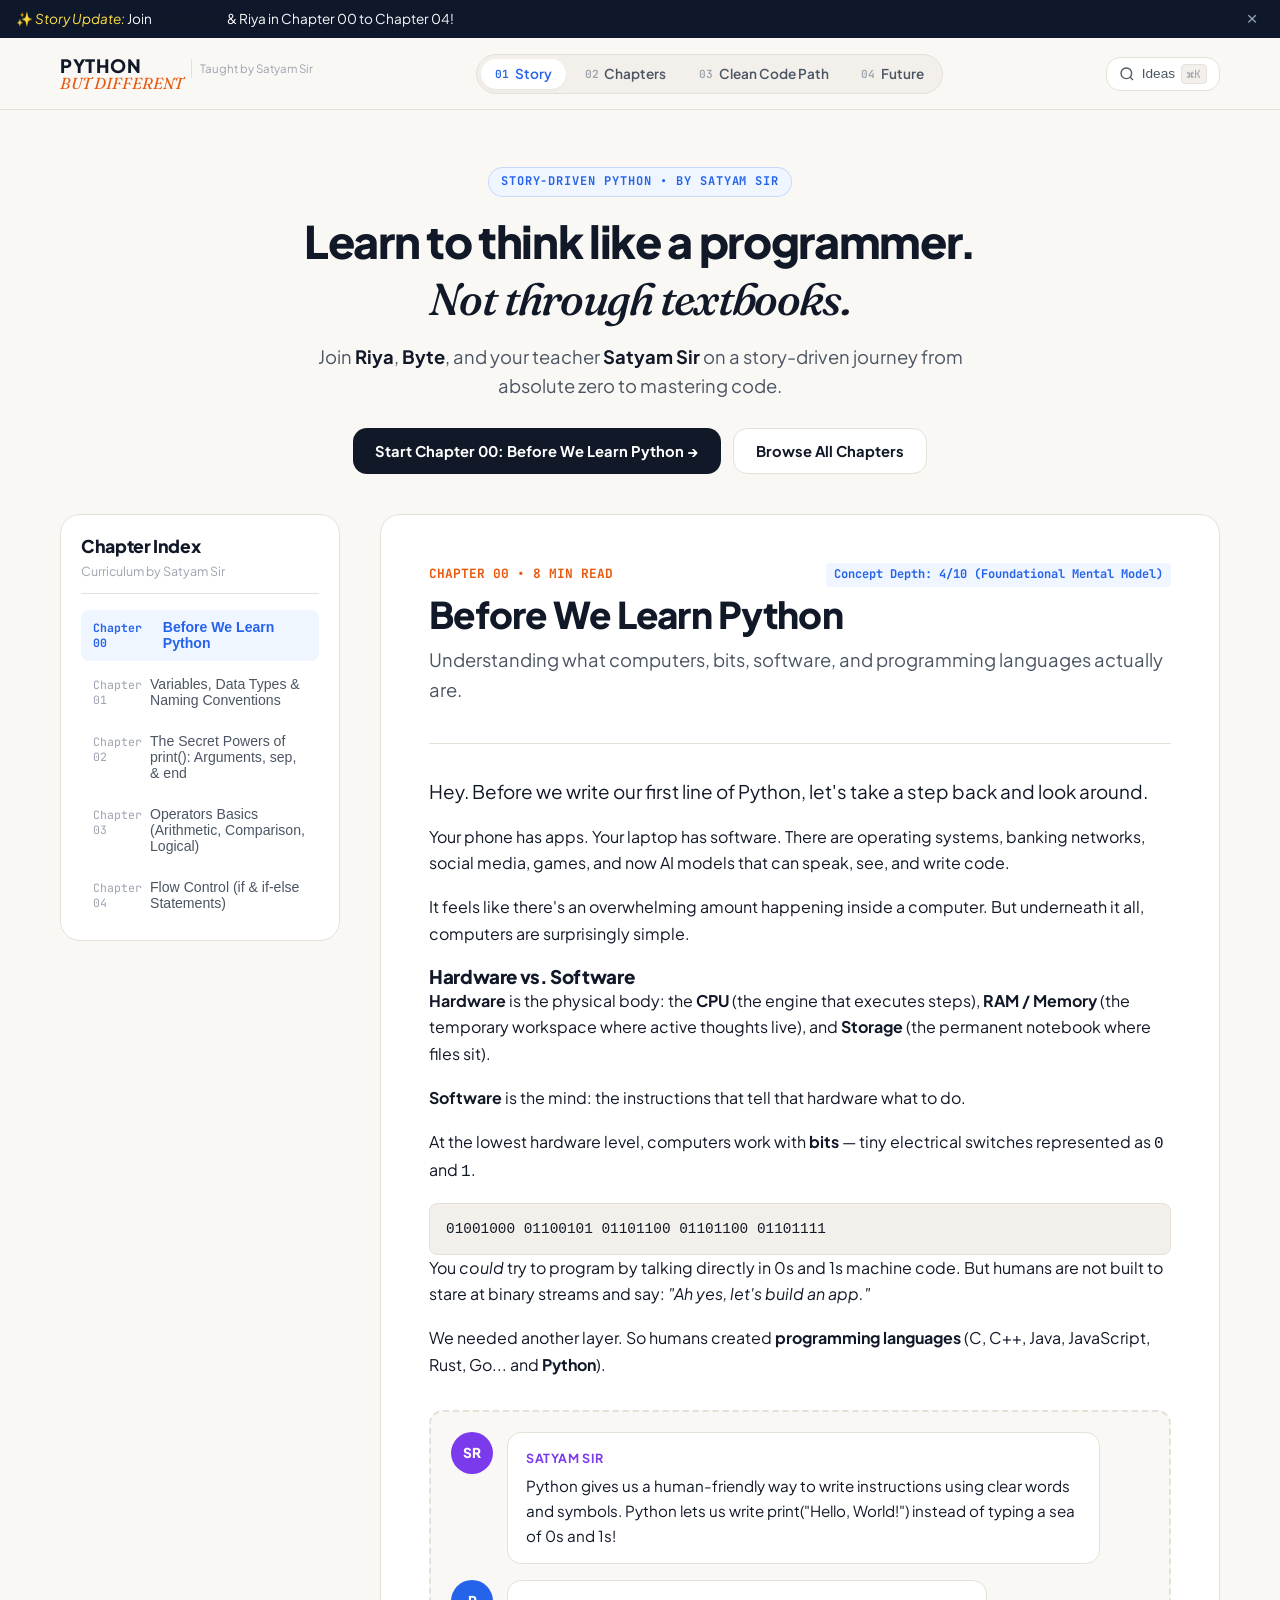
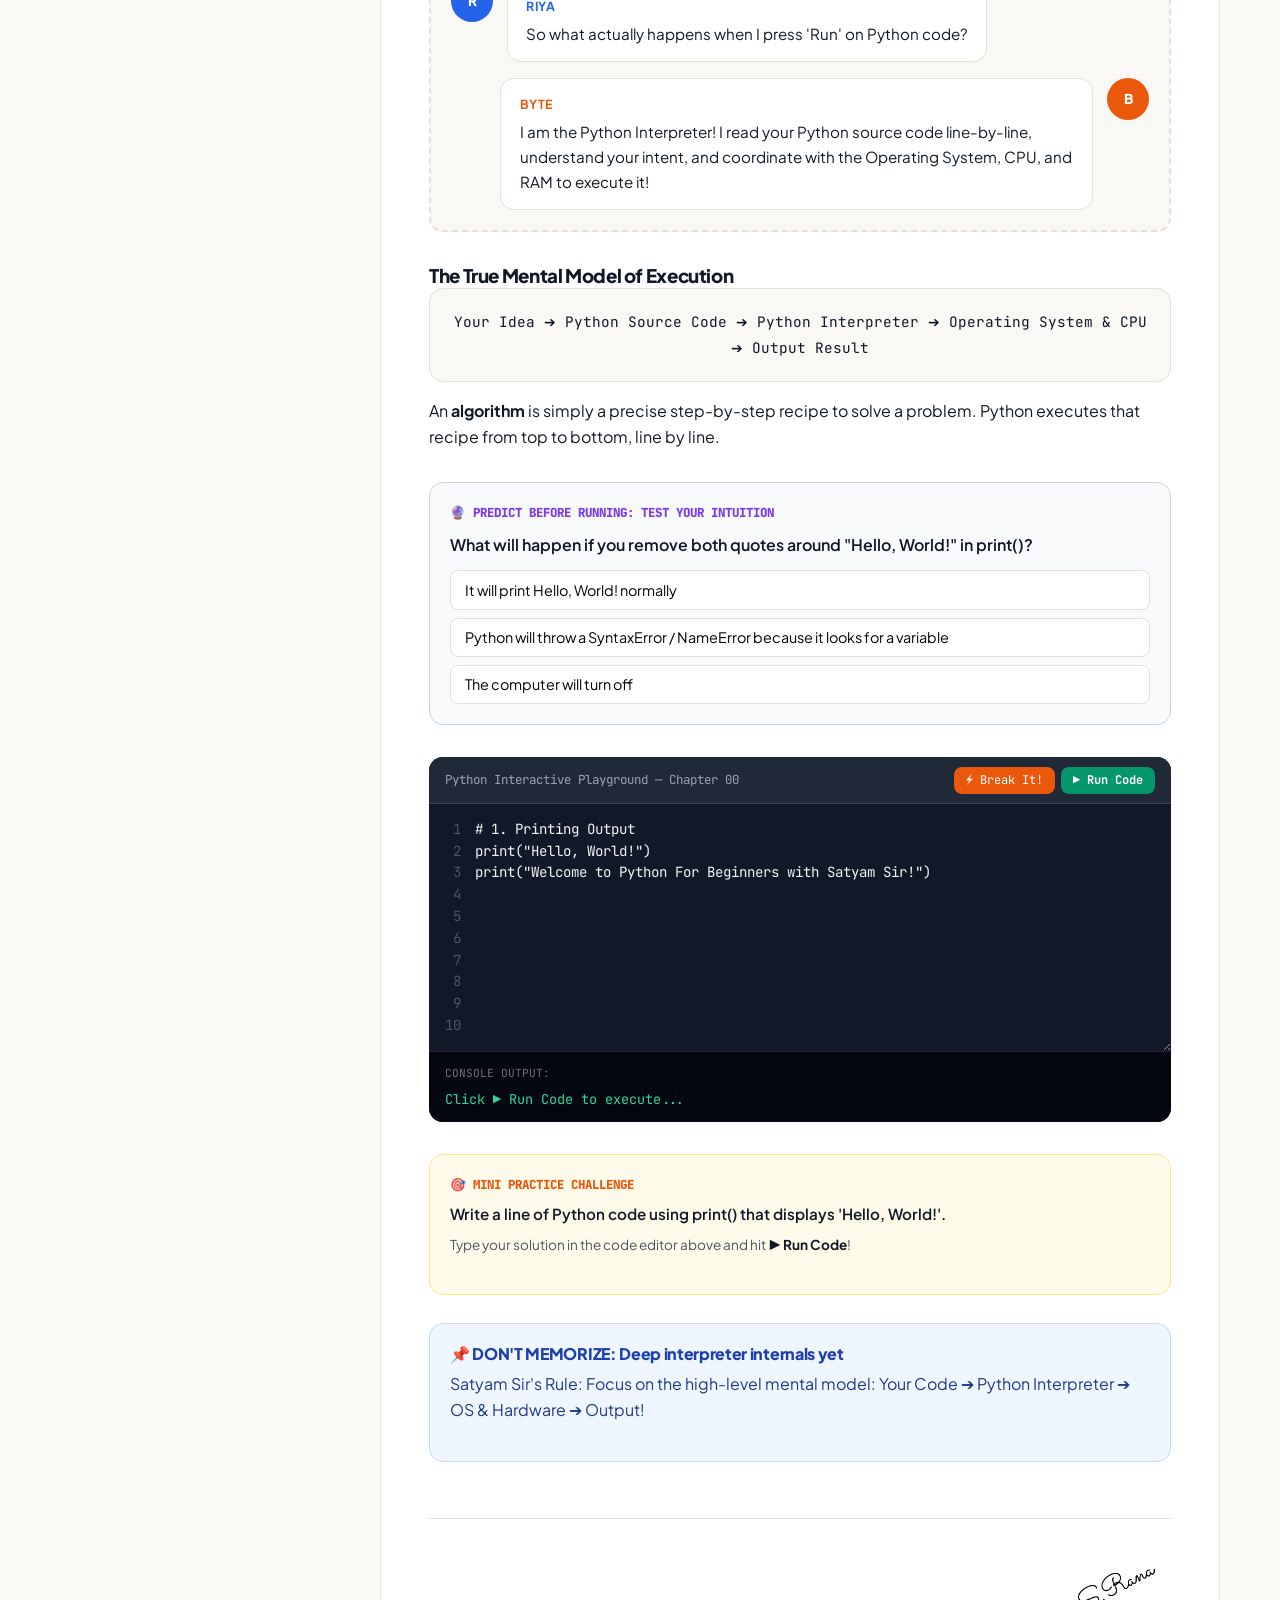
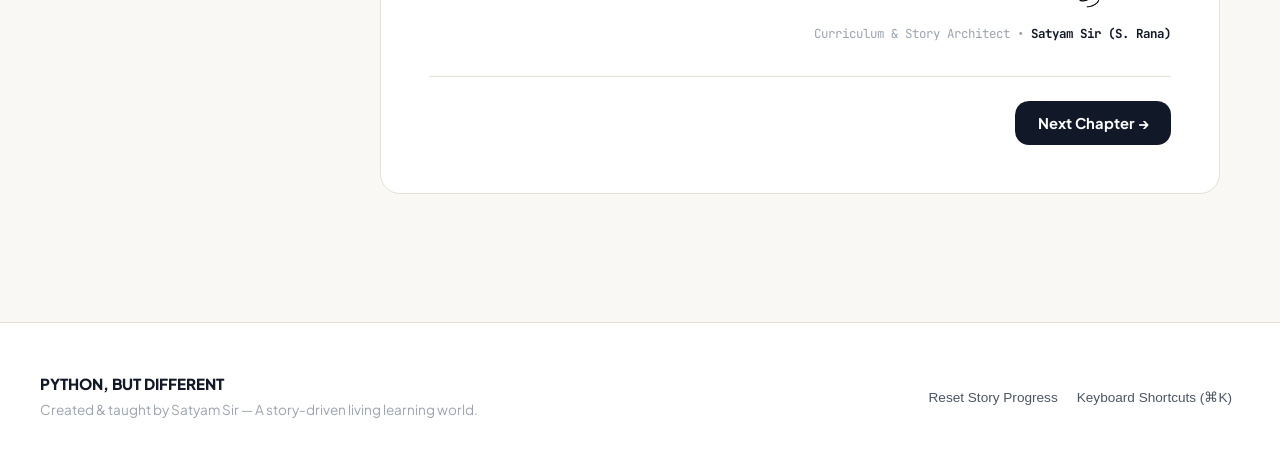
==== commit 266106e0: "feat: introduce Python clean code learning path with interactive refactoring showcase and modular st" ====
--- a/index.html
+++ b/index.html
@@ -44,7 +44,7 @@
           <span class="tab-num">02</span> Chapters
         </button>
         <button class="nav-tab" data-world="think">
-          <span class="tab-num">03</span> Think
+          <span class="tab-num">03</span> Clean Code Path
         </button>
         <button class="nav-tab" data-world="future">
           <span class="tab-num">04</span> Future
@@ -80,7 +80,7 @@
         <div class="mobile-nav-tabs">
           <button class="mobile-nav-tab active" data-world="learn">01. Story Reader</button>
           <button class="mobile-nav-tab" data-world="chapters">02. All Chapters</button>
-          <button class="mobile-nav-tab" data-world="think">03. How Programmers Think</button>
+          <button class="mobile-nav-tab" data-world="think">03. Clean Code Learning Path</button>
           <button class="mobile-nav-tab" data-world="future">04. The Future of Coding</button>
         </div>
       </div>
@@ -151,23 +151,39 @@
       </div>
     </section>
 
-    <!-- ==================== WORLD 3: THINK (Interactive Mental Models) ==================== -->
+    <!-- ==================== WORLD 3: THINK (Python Clean Code Learning Path) ==================== -->
     <section id="world-think" class="world-view hidden-view">
       <div class="world-hero">
-        <span class="world-tag">PILLAR 03 — MENTAL MODELS</span>
-        <h2>How Programmers Think</h2>
-        <p class="world-desc">Satyam Sir's core mental models for problem-solving, clean code, and engineering mindset.</p>
-      </div>
-
-      <!-- Interactive Clean Code Toggle Showcase -->
+        <span class="world-tag">PILLAR 03 — SATYAM SIR'S CURRICULUM</span>
+        <h2>Python Clean Code Learning Path</h2>
+        <p class="world-desc">Don't just write code that works. Write code that looks natural, expressive, and Pythonic.</p>
+      </div>
+
+      <!-- Teaching Pattern Banner -->
+      <div class="think-showcase-container">
+        <div class="showcase-card" style="background: linear-gradient(135deg, #EFF6FF 0%, #FAF8F5 100%); border-color: #BFDBFE;">
+          <span class="card-num" style="color: var(--accent-blue);">SATYAM SIR'S TEACHING FORMULA</span>
+          <h3 style="font-size: 1.5rem; margin-bottom: 0.75rem;">The Clean Code Method</h3>
+          <div style="display: flex; gap: 0.5rem; flex-wrap: wrap; font-family: var(--font-mono); font-size: 0.85rem; font-weight: 700;">
+            <span style="background: white; padding: 0.4rem 0.75rem; border-radius: 6px; border: 1px solid #DBEAFE;">1. Concept</span> ➔ 
+            <span style="background: #FEF2F2; color: #991B1B; padding: 0.4rem 0.75rem; border-radius: 6px; border: 1px solid #FCA5A5;">2. Bad Code</span> ➔ 
+            <span style="background: #FFFBEB; color: #92400E; padding: 0.4rem 0.75rem; border-radius: 6px; border: 1px solid #FDE68A;">3. Why It's Bad</span> ➔ 
+            <span style="background: #ECFDF5; color: #065F46; padding: 0.4rem 0.75rem; border-radius: 6px; border: 1px solid #A7F3D0;">4. Clean Code</span> ➔ 
+            <span style="background: white; padding: 0.4rem 0.75rem; border-radius: 6px; border: 1px solid #DBEAFE;">5. Why Better</span> ➔ 
+            <span style="background: #EFF6FF; color: #1E40AF; padding: 0.4rem 0.75rem; border-radius: 6px; border: 1px solid #BFDBFE;">6. Real Practice</span>
+          </div>
+        </div>
+      </div>
+
+      <!-- Interactive Refactoring Transformer Showcase -->
       <div class="think-showcase-container">
         <div class="showcase-card">
           <div class="showcase-header">
             <div>
-              <span class="card-num">INTERACTIVE SHOWCASE</span>
-              <h3>Clean Code vs. Messy Code</h3>
-            </div>
-            <button class="btn btn-secondary" id="toggle-clean-code-btn">Toggle Code Style (Clean / Messy)</button>
+              <span class="card-num">INTERACTIVE REFACTORING DEMO</span>
+              <h3>Single Responsibility Principle (SRP)</h3>
+            </div>
+            <button class="btn btn-secondary" id="toggle-clean-code-btn">Toggle Style (Messy vs. Clean SRP)</button>
           </div>
           <div class="code-preview-box" id="clean-code-preview-box">
             <!-- Injected via JS -->
@@ -175,7 +191,27 @@
         </div>
       </div>
 
-      <!-- Mental Model Grid -->
+      <!-- Level Filter Pills -->
+      <div class="think-showcase-container">
+        <div class="category-pills" id="level-pills">
+          <button class="pill active" data-level="top20">⭐ Top 20 Essential List</button>
+          <button class="pill" data-level="table">📊 40-Topic Master Priority Table</button>
+          <button class="pill" data-level="l1">Level 1: Understandable Python</button>
+          <button class="pill" data-level="l2">Level 2: Pythonic Thinking</button>
+          <button class="pill" data-level="l3">Level 3: Functions Done Right</button>
+          <button class="pill" data-level="l4">Level 4: Error Handling</button>
+          <button class="pill" data-level="l5">Level 5: OOP Clean Code</button>
+          <button class="pill" data-level="l6">Level 6: Project Structure</button>
+          <button class="pill" data-level="l7">Level 7: Type Hints</button>
+          <button class="pill" data-level="l8">Level 8: Testing</button>
+          <button class="pill" data-level="l9">Level 9: Refactoring</button>
+          <button class="pill" data-level="l10">Level 10: Code Smells</button>
+          <button class="pill" data-level="l11">Level 11: Core Principles (KISS, DRY, YAGNI)</button>
+          <button class="pill" data-level="l12">Level 12: Advanced Python</button>
+        </div>
+      </div>
+
+      <!-- Clean Code Levels Grid -->
       <div class="think-grid" id="think-cards-container">
         <!-- Populated dynamically via JS -->
       </div>
--- a/styles.css
+++ b/styles.css
@@ -472,6 +472,36 @@
   color: var(--accent-amber);
   text-transform: uppercase;
   margin-bottom: 0.35rem;
+}
+
+/* Satyam Sir's Chapter End Signature Styling */
+.chapter-signature-block {
+  margin-top: 3.5rem;
+  padding-top: 2rem;
+  border-top: 1px solid var(--border-color);
+  display: flex;
+  flex-direction: column;
+  align-items: flex-end;
+  text-align: right;
+}
+
+.chapter-signature-img {
+  height: 68px;
+  width: auto;
+  object-fit: contain;
+  filter: contrast(1.15);
+  margin-bottom: 0.3rem;
+  transition: transform 0.2s ease;
+}
+
+.chapter-signature-img:hover {
+  transform: scale(1.03) rotate(-1deg);
+}
+
+.signature-caption {
+  font-family: var(--font-mono);
+  font-size: 0.78rem;
+  color: var(--text-muted);
 }
 
 /* Reader Layout */
@@ -1237,4 +1267,5 @@
   .chapters-directory-grid { grid-template-columns: 1fr; }
   .essay-title { font-size: 2.1rem; }
   .editorial-quote { font-size: 1.3rem; padding-left: 1rem; }
-}
+  .chapter-signature-img { height: 52px; }
+}
